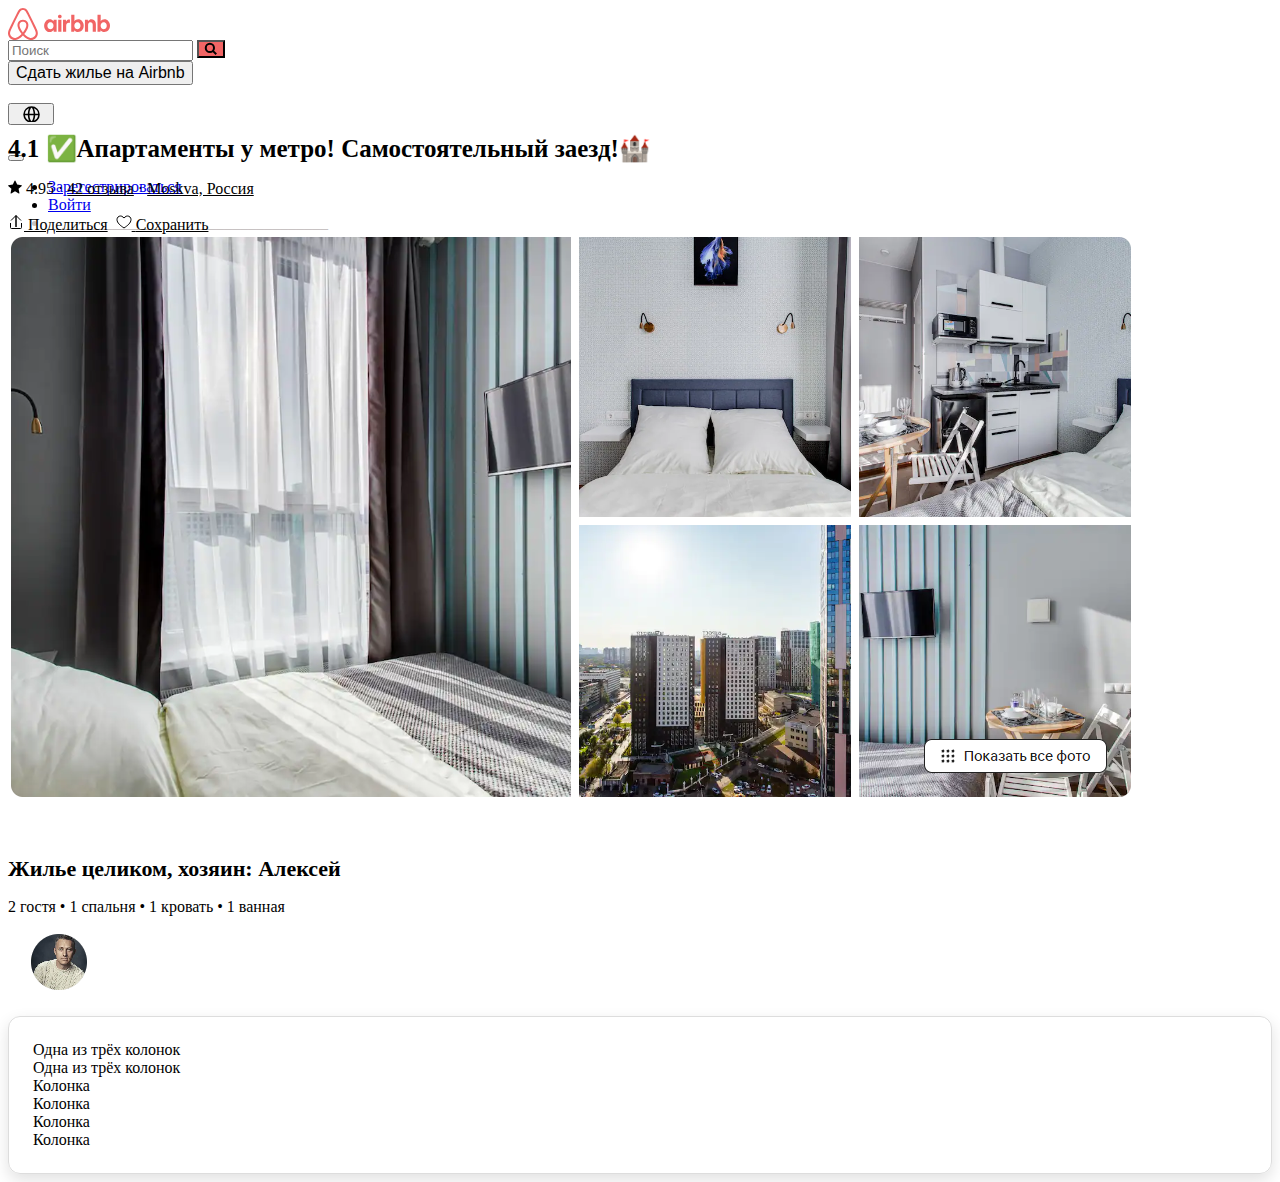
==== index.html @ ce032dce "Add files via upload" ====
<!doctype html>
<html lang="ru">
<head>
    <meta charset="utf-8">
    <meta name="viewport" content="width=device-width, initial-scale=1">
    <title>Airbnb</title>
    <link href="https://cdn.jsdelivr.net/npm/bootstrap@5.3.0-alpha1/dist/css/bootstrap.min.css" rel="stylesheet" integrity="sha384-GLhlTQ8iRABdZLl6O3oVMWSktQOp6b7In1Zl3/Jr59b6EGGoI1aFkw7cmDA6j6gD" crossorigin="anonymous">
    <link rel="stylesheet" href="style.css">
</head>
<body>
<div>
<header style="height: 85px">
<nav class="navbar bg-body-tertiary" style="height: 80px ">
    <div class="container" ><a href="https://themes.getbootstrap.com" class="navbar-brand"><svg width="102" height="32" style="display:block; color:#f16565 "><path d="M29.3864 22.7101C29.2429 22.3073 29.0752 21.9176 28.9157 21.5565C28.6701 21.0011 28.4129 20.4446 28.1641 19.9067L28.1444 19.864C25.9255 15.0589 23.5439 10.1881 21.0659 5.38701L20.9607 5.18316C20.7079 4.69289 20.4466 4.18596 20.1784 3.68786C19.8604 3.0575 19.4745 2.4636 19.0276 1.91668C18.5245 1.31651 17.8956 0.833822 17.1853 0.502654C16.475 0.171486 15.7005 -9.83959e-05 14.9165 4.23317e-08C14.1325 9.84805e-05 13.3581 0.171877 12.6478 0.503224C11.9376 0.834571 11.3088 1.31742 10.8059 1.91771C10.3595 2.46476 9.97383 3.05853 9.65572 3.68858C9.38521 4.19115 9.12145 4.70278 8.8664 5.19757L8.76872 5.38696C6.29061 10.1884 3.90903 15.0592 1.69015 19.8639L1.65782 19.9338C1.41334 20.463 1.16057 21.0102 0.919073 21.5563C0.75949 21.9171 0.592009 22.3065 0.448355 22.7103C0.0369063 23.8104 -0.094204 24.9953 0.0668098 26.1585C0.237562 27.334 0.713008 28.4447 1.44606 29.3804C2.17911 30.3161 3.14434 31.0444 4.24614 31.4932C5.07835 31.8299 5.96818 32.002 6.86616 32C7.14824 31.9999 7.43008 31.9835 7.71027 31.9509C8.846 31.8062 9.94136 31.4366 10.9321 30.8639C12.2317 30.1338 13.5152 29.0638 14.9173 27.5348C16.3194 29.0638 17.6029 30.1338 18.9025 30.8639C19.8932 31.4367 20.9886 31.8062 22.1243 31.9509C22.4045 31.9835 22.6864 31.9999 22.9685 32C23.8664 32.002 24.7561 31.8299 25.5883 31.4932C26.6901 31.0444 27.6554 30.3161 28.3885 29.3804C29.1216 28.4447 29.5971 27.3341 29.7679 26.1585C29.9287 24.9952 29.7976 23.8103 29.3864 22.7101ZM14.9173 24.377C13.1816 22.1769 12.0678 20.1338 11.677 18.421C11.5169 17.7792 11.4791 17.1131 11.5656 16.4573C11.6339 15.9766 11.8105 15.5176 12.0821 15.1148C12.4163 14.6814 12.8458 14.3304 13.3374 14.0889C13.829 13.8475 14.3696 13.7219 14.9175 13.7219C15.4655 13.722 16.006 13.8476 16.4976 14.0892C16.9892 14.3307 17.4186 14.6817 17.7528 15.1151C18.0244 15.5181 18.201 15.9771 18.2693 16.4579C18.3556 17.114 18.3177 17.7803 18.1573 18.4223C17.7661 20.1349 16.6526 22.1774 14.9173 24.377ZM27.7406 25.8689C27.6212 26.6908 27.2887 27.4674 26.7762 28.1216C26.2636 28.7759 25.5887 29.2852 24.8183 29.599C24.0393 29.9111 23.1939 30.0217 22.3607 29.9205C21.4946 29.8089 20.6599 29.5239 19.9069 29.0824C18.7501 28.4325 17.5791 27.4348 16.2614 25.9712C18.3591 23.3846 19.669 21.0005 20.154 18.877C20.3723 17.984 20.4196 17.0579 20.2935 16.1475C20.1791 15.3632 19.8879 14.615 19.4419 13.9593C18.9194 13.2519 18.2378 12.6768 17.452 12.2805C16.6661 11.8842 15.798 11.6777 14.9175 11.6777C14.0371 11.6777 13.1689 11.8841 12.383 12.2803C11.5971 12.6765 10.9155 13.2515 10.393 13.9589C9.94707 14.6144 9.65591 15.3624 9.5414 16.1465C9.41524 17.0566 9.4623 17.9822 9.68011 18.8749C10.1648 20.9993 11.4748 23.384 13.5732 25.9714C12.2555 27.4348 11.0845 28.4325 9.92769 29.0825C9.17468 29.5239 8.34007 29.809 7.47395 29.9205C6.64065 30.0217 5.79525 29.9111 5.0162 29.599C4.24581 29.2852 3.57092 28.7759 3.05838 28.1217C2.54585 27.4674 2.21345 26.6908 2.09411 25.8689C1.97932 25.0334 2.07701 24.1825 2.37818 23.3946C2.49266 23.0728 2.62663 22.757 2.7926 22.3818C3.0274 21.851 3.27657 21.3115 3.51759 20.7898L3.54996 20.7197C5.75643 15.9419 8.12481 11.0982 10.5894 6.32294L10.6875 6.13283C10.9384 5.64601 11.1979 5.14267 11.4597 4.6563C11.7101 4.15501 12.0132 3.68171 12.3639 3.2444C12.6746 2.86903 13.0646 2.56681 13.5059 2.35934C13.9473 2.15186 14.4291 2.04426 14.9169 2.04422C15.4047 2.04418 15.8866 2.15171 16.3279 2.35911C16.7693 2.56651 17.1593 2.86867 17.4701 3.24399C17.821 3.68097 18.1242 4.15411 18.3744 4.65538C18.6338 5.13742 18.891 5.63623 19.1398 6.11858L19.2452 6.32315C21.7097 11.0979 24.078 15.9415 26.2847 20.7201L26.3046 20.7631C26.5498 21.2936 26.8033 21.8419 27.042 22.382C27.2082 22.7577 27.3424 23.0738 27.4566 23.3944C27.7576 24.1824 27.8553 25.0333 27.7406 25.8689Z" fill="currentcolor"></path><path d="M41.6847 24.1196C40.8856 24.1196 40.1505 23.9594 39.4792 23.6391C38.808 23.3188 38.2327 22.8703 37.7212 22.2937C37.2098 21.7172 36.8263 21.0445 36.5386 20.3078C36.2509 19.539 36.123 18.7062 36.123 17.8093C36.123 16.9124 36.2829 16.0475 36.5705 15.2787C36.8582 14.51 37.2737 13.8373 37.7852 13.2287C38.2966 12.6521 38.9039 12.1716 39.6071 11.8513C40.3103 11.531 41.0455 11.3708 41.8765 11.3708C42.6756 11.3708 43.3788 11.531 44.0181 11.8833C44.6574 12.2037 45.1688 12.6841 45.5843 13.2927L45.6802 11.7232H48.6209V23.7992H45.6802L45.5843 22.0375C45.1688 22.6781 44.6254 23.1906 43.9222 23.575C43.2829 23.9274 42.5158 24.1196 41.6847 24.1196ZM42.4519 21.2367C43.0272 21.2367 43.5386 21.0765 44.0181 20.7882C44.4656 20.4679 44.8172 20.0515 45.1049 19.539C45.3606 19.0265 45.4884 18.4179 45.4884 17.7452C45.4884 17.0725 45.3606 16.4639 45.1049 15.9514C44.8492 15.4389 44.4656 15.0225 44.0181 14.7022C43.5706 14.3818 43.0272 14.2537 42.4519 14.2537C41.8765 14.2537 41.3651 14.4139 40.8856 14.7022C40.4382 15.0225 40.0866 15.4389 39.7989 15.9514C39.5432 16.4639 39.4153 17.0725 39.4153 17.7452C39.4153 18.4179 39.5432 19.0265 39.7989 19.539C40.0546 20.0515 40.4382 20.4679 40.8856 20.7882C41.3651 21.0765 41.8765 21.2367 42.4519 21.2367ZM53.6392 8.4559C53.6392 8.80825 53.5753 9.12858 53.4154 9.38483C53.2556 9.64109 53.0319 9.86531 52.7442 10.0255C52.4565 10.1856 52.1369 10.2497 51.8173 10.2497C51.4976 10.2497 51.178 10.1856 50.8903 10.0255C50.6026 9.86531 50.3789 9.64109 50.2191 9.38483C50.0592 9.09654 49.9953 8.80825 49.9953 8.4559C49.9953 8.10355 50.0592 7.78323 50.2191 7.52697C50.3789 7.23868 50.6026 7.04649 50.8903 6.88633C51.178 6.72617 51.4976 6.66211 51.8173 6.66211C52.1369 6.66211 52.4565 6.72617 52.7442 6.88633C53.0319 7.04649 53.2556 7.27072 53.4154 7.52697C53.5433 7.78323 53.6392 8.07152 53.6392 8.4559ZM50.2191 23.7672V11.6911H53.4154V23.7672H50.2191V23.7672ZM61.9498 14.8623V14.8943C61.79 14.8303 61.5982 14.7982 61.4383 14.7662C61.2466 14.7342 61.0867 14.7342 60.895 14.7342C60 14.7342 59.3287 14.9904 58.8812 15.535C58.4018 16.0795 58.178 16.8483 58.178 17.8413V23.7672H54.9817V11.6911H57.9223L58.0182 13.517C58.3379 12.8763 58.7214 12.3958 59.2648 12.0435C59.7762 11.6911 60.3835 11.531 61.0867 11.531C61.3105 11.531 61.5342 11.563 61.726 11.595C61.8219 11.6271 61.8858 11.6271 61.9498 11.6591V14.8623ZM63.2283 23.7672V6.72617H66.4247V13.2287C66.8722 12.6521 67.3836 12.2036 68.0229 11.8513C68.6622 11.531 69.3654 11.3388 70.1645 11.3388C70.9635 11.3388 71.6987 11.4989 72.3699 11.8193C73.0412 12.1396 73.6165 12.588 74.128 13.1646C74.6394 13.7412 75.0229 14.4139 75.3106 15.1506C75.5983 15.9194 75.7261 16.7522 75.7261 17.6491C75.7261 18.546 75.5663 19.4109 75.2787 20.1796C74.991 20.9484 74.5755 21.6211 74.064 22.2297C73.5526 22.8063 72.9453 23.2867 72.2421 23.6071C71.5389 23.9274 70.8037 24.0875 69.9727 24.0875C69.1736 24.0875 68.4704 23.9274 67.8311 23.575C67.1918 23.2547 66.6804 22.7742 66.2649 22.1656L66.169 23.7352L63.2283 23.7672ZM69.3973 21.2367C69.9727 21.2367 70.4841 21.0765 70.9635 20.7882C71.411 20.4679 71.7626 20.0515 72.0503 19.539C72.306 19.0265 72.4339 18.4179 72.4339 17.7452C72.4339 17.0725 72.306 16.4639 72.0503 15.9514C71.7626 15.4389 71.411 15.0225 70.9635 14.7022C70.5161 14.3818 69.9727 14.2537 69.3973 14.2537C68.822 14.2537 68.3106 14.4139 67.8311 14.7022C67.3836 15.0225 67.032 15.4389 66.7443 15.9514C66.4886 16.4639 66.3608 17.0725 66.3608 17.7452C66.3608 18.4179 66.4886 19.0265 66.7443 19.539C67 20.0515 67.3836 20.4679 67.8311 20.7882C68.3106 21.0765 68.822 21.2367 69.3973 21.2367ZM76.9408 23.7672V11.6911H79.8814L79.9773 13.2607C80.3289 12.6841 80.8084 12.2357 81.4157 11.8833C82.023 11.531 82.7262 11.3708 83.5253 11.3708C84.4203 11.3708 85.1874 11.595 85.8267 12.0115C86.4979 12.4279 87.0094 13.0365 87.361 13.8053C87.7126 14.574 87.9043 15.5029 87.9043 16.56V23.7992H84.708V16.9764C84.708 16.1436 84.5162 15.4709 84.1326 14.9904C83.7491 14.51 83.2376 14.2537 82.5664 14.2537C82.0869 14.2537 81.6714 14.3498 81.2878 14.574C80.9362 14.7982 80.6486 15.0865 80.4248 15.503C80.2011 15.8873 80.1052 16.3678 80.1052 16.8483V23.7672H76.9408V23.7672ZM89.5025 23.7672V6.72617H92.6989V13.2287C93.1464 12.6521 93.6578 12.2036 94.2971 11.8513C94.9364 11.531 95.6396 11.3388 96.4387 11.3388C97.2378 11.3388 97.9729 11.4989 98.6442 11.8193C99.3154 12.1396 99.8907 12.588 100.402 13.1646C100.914 13.7412 101.297 14.4139 101.585 15.1506C101.873 15.9194 102 16.7522 102 17.6491C102 18.546 101.841 19.4109 101.553 20.1796C101.265 20.9484 100.85 21.6211 100.338 22.2297C99.8268 22.8063 99.2195 23.2867 98.5163 23.6071C97.8131 23.9274 97.0779 24.0875 96.2469 24.0875C95.4478 24.0875 94.7446 23.9274 94.1053 23.575C93.466 23.2547 92.9546 22.7742 92.5391 22.1656L92.4432 23.7352L89.5025 23.7672ZM95.7035 21.2367C96.2788 21.2367 96.7903 21.0765 97.2697 20.7882C97.7172 20.4679 98.0688 20.0515 98.3565 19.539C98.6122 19.0265 98.7401 18.4179 98.7401 17.7452C98.7401 17.0725 98.6122 16.4639 98.3565 15.9514C98.1008 15.4389 97.7172 15.0225 97.2697 14.7022C96.8222 14.3818 96.2788 14.2537 95.7035 14.2537C95.1281 14.2537 94.6167 14.4139 94.1373 14.7022C93.6898 15.0225 93.3382 15.4389 93.0505 15.9514C92.7628 16.4639 92.6669 17.0725 92.6669 17.7452C92.6669 18.4179 92.7948 19.0265 93.0505 19.539C93.3062 20.0515 93.6898 20.4679 94.1373 20.7882C94.6167 21.0765 95.0962 21.2367 95.7035 21.2367Z" fill="#f16565"></path></svg></a>
        <form class="d-flex rounded-pill" role="search">
            <input class="form-control me-2" type="search" placeholder="Поиск" aria-label="Поиск">
            <button style="background-color: #f16565" class="btn btn-light navbar-toggler" type="button" data-toggle="collapse" data-target="#globalNavbar" aria-controls="globalNavbar" aria-expanded="false" aria-label="Toggle navigation"><svg viewBox="0 0 32 32" xmlns="http://www.w3.org/2000/svg" style="display: block; fill: none; height: 12px; width: 12px; stroke: currentcolor; stroke-width: 5.33333px; overflow: visible;" aria-hidden="true"  focusable="false"><g fill="none"><path d="m13 24c6.0751322 0 11-4.9248678 11-11 0-6.07513225-4.9248678-11-11-11-6.07513225 0-11 4.92486775-11 11 0 6.0751322 4.92486775 11 11 11zm8-3 9 9"></path></g></svg></button>
<!--            <button style="background-color: #f16565" type="submit"><svg viewBox="0 0 32 32" xmlns="http://www.w3.org/2000/svg" style="display: block; fill: none; height: 12px; width: 12px; stroke: currentcolor; stroke-width: 5.33333px; overflow: visible;" aria-hidden="true"  focusable="false"><g fill="none"><path d="m13 24c6.0751322 0 11-4.9248678 11-11 0-6.07513225-4.9248678-11-11-11-6.07513225 0-11 4.92486775-11 11 0 6.0751322 4.92486775 11 11 11zm8-3 9 9"></path></g></svg></button>-->
        </form>
        <div class="d-flex ml-auto">
            <button class="btn rounded-pill btn-light" type="button" style="font-size: 16px; font-weight: 500 ">Сдать жилье на&nbsp;Airbnb</button>
            <div> &nbsp;&nbsp;&nbsp;&nbsp;&nbsp;</div>
            <button class="btn rounded-pill btn-light" type="button" data-toggle="collapse" data-target="#globalNavbar" aria-controls="globalNavbar" aria-expanded="false" aria-label="Toggle navigation"><svg viewBox="0 0 15 15" xmlns="http://www.w3.org/2000/svg" aria-hidden="true" style="display: block; height: 16px; width: 30px; fill: currentcolor;"><path d="m8.002.25a7.77 7.77 0 0 1 7.748 7.776 7.75 7.75 0 0 1 -7.521 7.72l-.246.004a7.75 7.75 0 0 1 -7.73-7.513l-.003-.245a7.75 7.75 0 0 1 7.752-7.742zm1.949 8.5h-3.903c.155 2.897 1.176 5.343 1.886 5.493l.068.007c.68-.002 1.72-2.365 1.932-5.23zm4.255 0h-2.752c-.091 1.96-.53 3.783-1.188 5.076a6.257 6.257 0 0 0 3.905-4.829zm-9.661 0h-2.75a6.257 6.257 0 0 0 3.934 5.075c-.615-1.208-1.036-2.875-1.162-4.686l-.022-.39zm1.188-6.576-.115.046a6.257 6.257 0 0 0 -3.823 5.03h2.75c.085-1.83.471-3.54 1.059-4.81zm2.262-.424c-.702.002-1.784 2.512-1.947 5.5h3.904c-.156-2.903-1.178-5.343-1.892-5.494l-.065-.007zm2.28.432.023.05c.643 1.288 1.069 3.084 1.157 5.018h2.748a6.275 6.275 0 0 0 -3.929-5.068z"></path></svg></button>
<!--            <button type="button" aria-label="Выбрать язык и валюту"><svg viewBox="0 0 15 15" xmlns="http://www.w3.org/2000/svg" aria-hidden="true" style="display: block; height: 16px; width: 45px; fill: currentcolor;"><path d="m8.002.25a7.77 7.77 0 0 1 7.748 7.776 7.75 7.75 0 0 1 -7.521 7.72l-.246.004a7.75 7.75 0 0 1 -7.73-7.513l-.003-.245a7.75 7.75 0 0 1 7.752-7.742zm1.949 8.5h-3.903c.155 2.897 1.176 5.343 1.886 5.493l.068.007c.68-.002 1.72-2.365 1.932-5.23zm4.255 0h-2.752c-.091 1.96-.53 3.783-1.188 5.076a6.257 6.257 0 0 0 3.905-4.829zm-9.661 0h-2.75a6.257 6.257 0 0 0 3.934 5.075c-.615-1.208-1.036-2.875-1.162-4.686l-.022-.39zm1.188-6.576-.115.046a6.257 6.257 0 0 0 -3.823 5.03h2.75c.085-1.83.471-3.54 1.059-4.81zm2.262-.424c-.702.002-1.784 2.512-1.947 5.5h3.904c-.156-2.903-1.178-5.343-1.892-5.494l-.065-.007zm2.28.432.023.05c.643 1.288 1.069 3.084 1.157 5.018h2.748a6.275 6.275 0 0 0 -3.929-5.068z"></path></svg></button>-->
<!--            <div class="navbar-toggler"><button type="button" class="navbar-toggler" aria-expanded="false" style= "height: 20px; width: 20px;" aria-label="Выбрать язык и валюту"><div class="l1hgmivi dir dir-ltr"><div class="_z5mecy" aria-hidden="true"><svg viewBox="0 0 16 16" xmlns="http://www.w3.org/2000/svg" style="display: block; height: 20px; width: 20px; fill: currentcolor;" aria-hidden="true" role="presentation" focusable="false"><path d="m8.002.25a7.77 7.77 0 0 1 7.748 7.776 7.75 7.75 0 0 1 -7.521 7.72l-.246.004a7.75 7.75 0 0 1 -7.73-7.513l-.003-.245a7.75 7.75 0 0 1 7.752-7.742zm1.949 8.5h-3.903c.155 2.897 1.176 5.343 1.886 5.493l.068.007c.68-.002 1.72-2.365 1.932-5.23zm4.255 0h-2.752c-.091 1.96-.53 3.783-1.188 5.076a6.257 6.257 0 0 0 3.905-4.829zm-9.661 0h-2.75a6.257 6.257 0 0 0 3.934 5.075c-.615-1.208-1.036-2.875-1.162-4.686l-.022-.39zm1.188-6.576-.115.046a6.257 6.257 0 0 0 -3.823 5.03h2.75c.085-1.83.471-3.54 1.059-4.81zm2.262-.424c-.702.002-1.784 2.512-1.947 5.5h3.904c-.156-2.903-1.178-5.343-1.892-5.494l-.065-.007zm2.28.432.023.05c.643 1.288 1.069 3.084 1.157 5.018h2.748a6.275 6.275 0 0 0 -3.929-5.068z"></path></svg></div></div></button></div>-->
            <div> &nbsp;&nbsp;&nbsp;&nbsp;&nbsp;</div>
<!--            <button class="navbar-toggler" type="button" data-toggle="collapse" data-target="#globalNavbar" aria-controls="globalNavbar" aria-expanded="false" aria-label="Toggle navigation"><span class="navbar-toggler-icon"></span></button>-->
            <div class="dropdown">
                <button class="btn dropdown-toggle rounded-pill btn-light border-secondary" type="button" id="dropdownMenuButton1" data-bs-toggle="dropdown" aria-expanded="false">
                    <span class="navbar-toggler-icon"></span>
                </button>
                <ul class="dropdown-menu" aria-labelledby="dropdownMenuButton1">
                    <li><a class="dropdown-item" href="#">Зарегестрироваться</a></li>
                    <li><a class="dropdown-item" href="#">Войти</a></li>
                    <li class="noselect" style="color: #c7c2c2; -webkit-touch-callout: none; /* iOS Safari */
    -webkit-user-select: none; /* Safari */
     -khtml-user-select: none; /* Konqueror HTML */
       -moz-user-select: none; /* Old versions of Firefox */
        -ms-user-select: none; /* Internet Explorer/Edge */
            user-select: none;">___________________________________</li>
                    <li><p class="noselect" style="-webkit-touch-callout: none; /* iOS Safari */
    -webkit-user-select: none; /* Safari */
     -khtml-user-select: none; /* Konqueror HTML */
       -moz-user-select: none; /* Old versions of Firefox */
        -ms-user-select: none; /* Internet Explorer/Edge */
            user-select: none; "></p></li>
                    <li><a class="dropdown-item" href="#">Сдать жилье на&nbsp;Airbnb</a></li>
                    <li><a class="dropdown-item" href="#">Организуйте Впечатление</a></li>
                    <li><a class="dropdown-item" href="#">Помощь</a></li>
                </ul>
            </div>
        </div>
    </div>
</nav>
</header>
    <div style="padding-top: 24px"></div>

    <div class="container">
        <div class="row row-cols-1">
            <div class="col"><h1 style="font-size: 25px">4.1 ✅Апартаменты у метро! Самостоятельный заезд!🏰</h1></div>
        </div>
    </div>
    <div class="container">
        <div class="row row-cols-4">
            <div class="col"><p><svg viewBox="0 0 32 32" xmlns="http://www.w3.org/2000/svg" aria-hidden="true" focusable="false" style=" height: 14px; width: 14px; fill: currentcolor;"><path d="M15.094 1.579l-4.124 8.885-9.86 1.27a1 1 0 0 0-.542 1.736l7.293 6.565-1.965 9.852a1 1 0 0 0 1.483 1.061L16 25.951l8.625 4.997a1 1 0 0 0 1.482-1.06l-1.965-9.853 7.293-6.565a1 1 0 0 0-.541-1.735l-9.86-1.271-4.127-8.885a1 1 0 0 0-1.814 0z" fill-rule="evenodd"></path></svg>&nbsp;<span aria-hidden="true">4.95 ·</span>&nbsp;<u >42 отзыва</u> ·&nbsp;<u><span aria-hidden="false">Moskva, Россия</span></u></p></div>
            <div class="col-5"></div>
            <div class="col"><u class="rounded-pill"><span><svg viewBox="0 0 32 32" xmlns="http://www.w3.org/2000/svg" style="height: 16px; width: 16px; stroke: currentcolor; stroke-width: 2; overflow: visible;"><g fill="none"><path d="M27 18v9a2 2 0 0 1-2 2H7a2 2 0 0 1-2-2v-9"></path><path d="M16 3v23V3z"></path><path d="M6 13l9.293-9.293a1 1 0 0 1 1.414 0L26 13"></path></g></svg>&nbsp;</span>Поделиться</u>&nbsp;&nbsp;<u><span class="_14tkmhr"><svg viewBox="0 0 32 32" xmlns="http://www.w3.org/2000/svg" aria-hidden="true" focusable="false" style=" fill: none; height: 16px; width: 16px; stroke: currentcolor; stroke-width: 2; overflow: visible;"><path d="m16 28c7-4.733 14-10 14-17 0-1.792-.683-3.583-2.05-4.95-1.367-1.366-3.158-2.05-4.95-2.05-1.791 0-3.583.684-4.949 2.05l-2.051 2.051-2.05-2.051c-1.367-1.366-3.158-2.05-4.95-2.05-1.791 0-3.583.684-4.949 2.05-1.367 1.367-2.051 3.158-2.051 4.95 0 7 7 12.267 14 17z"></path></svg>&nbsp;</span>Сохранить</u></div>
        </div>
    </div>
    <div class="container">
        <div class="row row-cols-1">
            <div class="col"><img src="img/1.png"></div>
        </div>

        <div style="padding-top: 40px"></div>

        <div class="container">
            <div class="row">
                <div class="col-sm-5">
                    <div class="col-2"></div>
                    <h1 style="font-size: 22px; display: block">Жилье целиком, хозяин: Алексей</h1>
                    <p>2 гостя • 1 спальня • 1 кровать • 1 ванная</p>
                </div>

                <div class="col-1">&nbsp;&nbsp;&nbsp;&nbsp;
                    <img src="img/2.png">
                </div>
                &nbsp;&nbsp;&nbsp;&nbsp;&nbsp;&nbsp;&nbsp;&nbsp;&nbsp;&nbsp;&nbsp;&nbsp;
                <div class="col-4">
                    <div style="border: 1px solid rgb(221, 221, 221); border-radius: 12px; padding: 24px; box-shadow: rgba(0, 0, 0, 0.12) 0px 6px 16px;">
                        <div class="container">
                            <div class="row">
                                <div class="col-sm">
                                    Одна из трёх колонок
                                </div>
                                <div class="col-sm">
                                    Одна из трёх колонок
                                </div>
                            </div>
                        </div>
                        <div class="container">
                        <div class="row row-cols-4">
                            <div class="col">Колонка</div>
                            <div class="col">Колонка</div>
                            <div class="col-6">Колонка</div>
                            <div class="col">Колонка</div>
                        </div>
                    </div></div>
                </div>
            </div>
        </div>

<script src="https://cdn.jsdelivr.net/npm/bootstrap@5.2.1/dist/js/bootstrap.bundle.min.js" integrity="sha384-u1OknCvxWvY5kfmNBILK2hRnQC3Pr17a+RTT6rIHI7NnikvbZlHgTPOOmMi466C8" crossorigin="anonymous"></script>

</body>
</html>
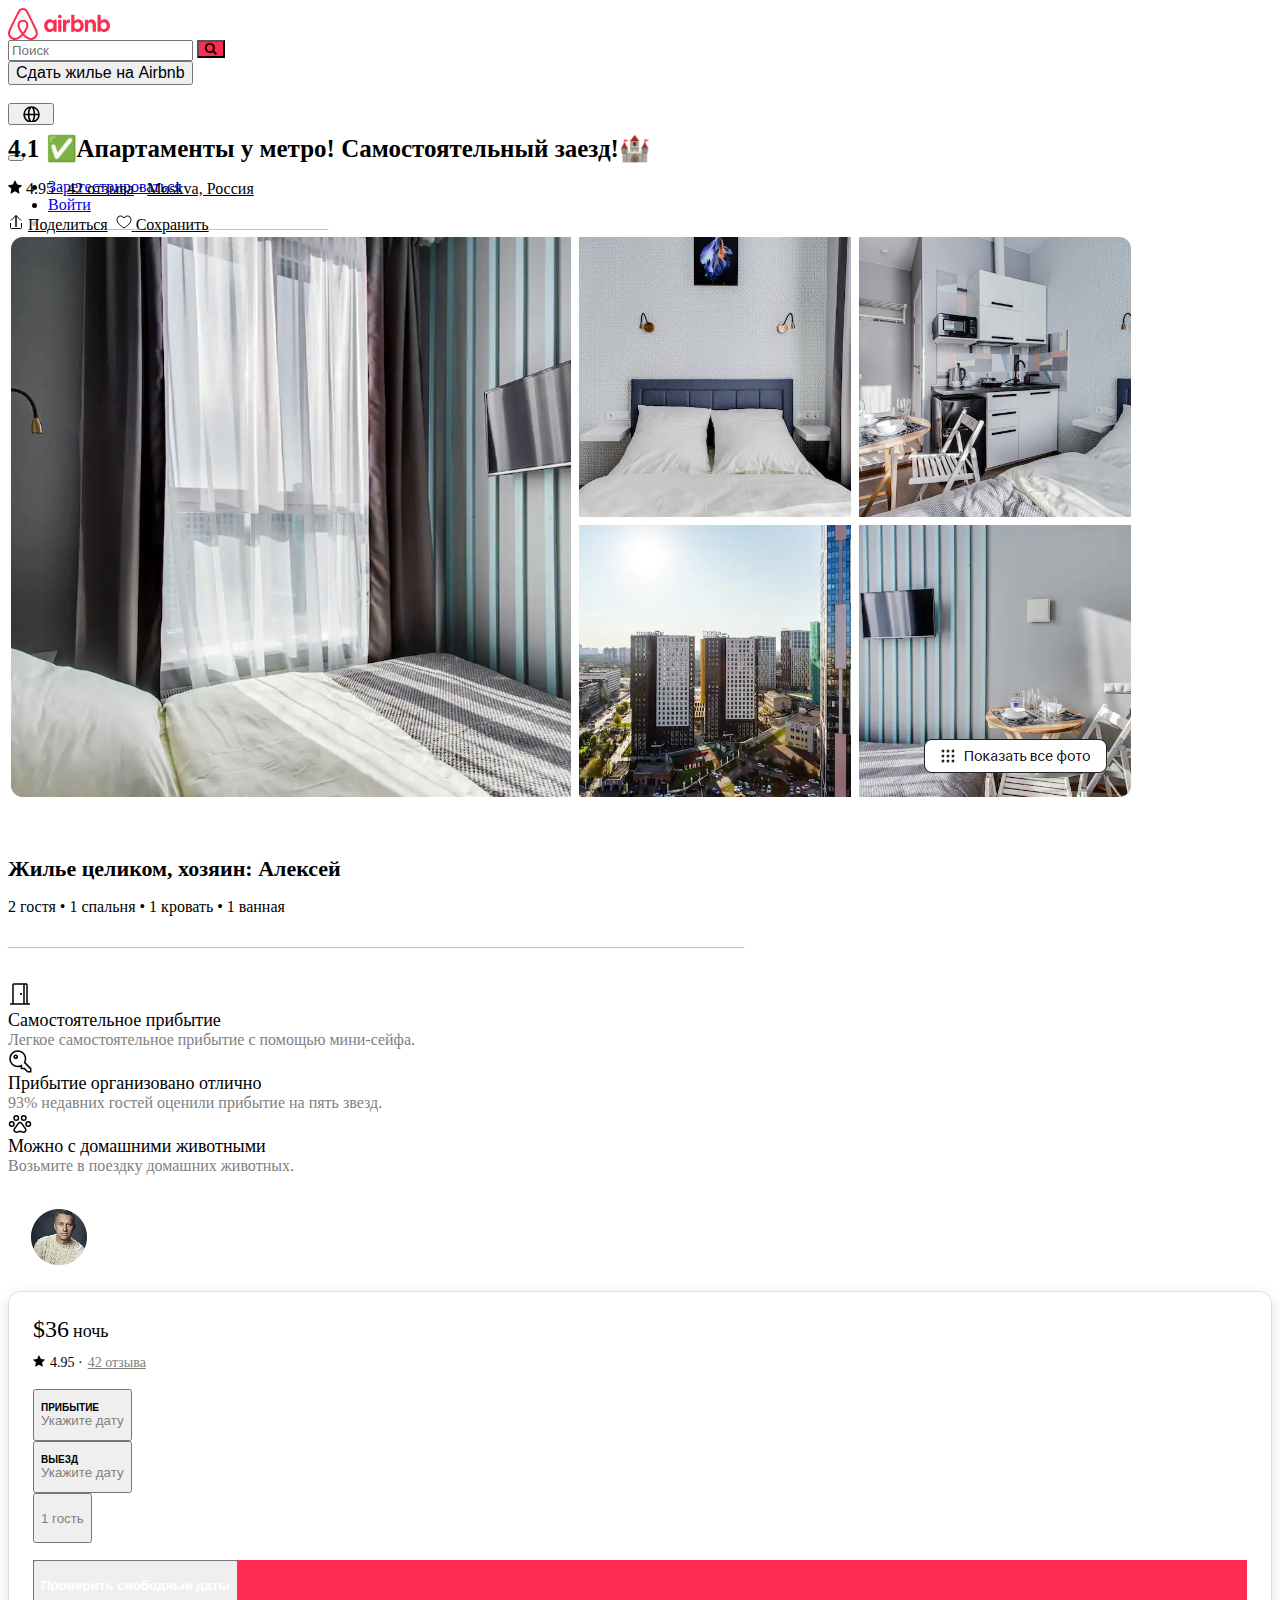
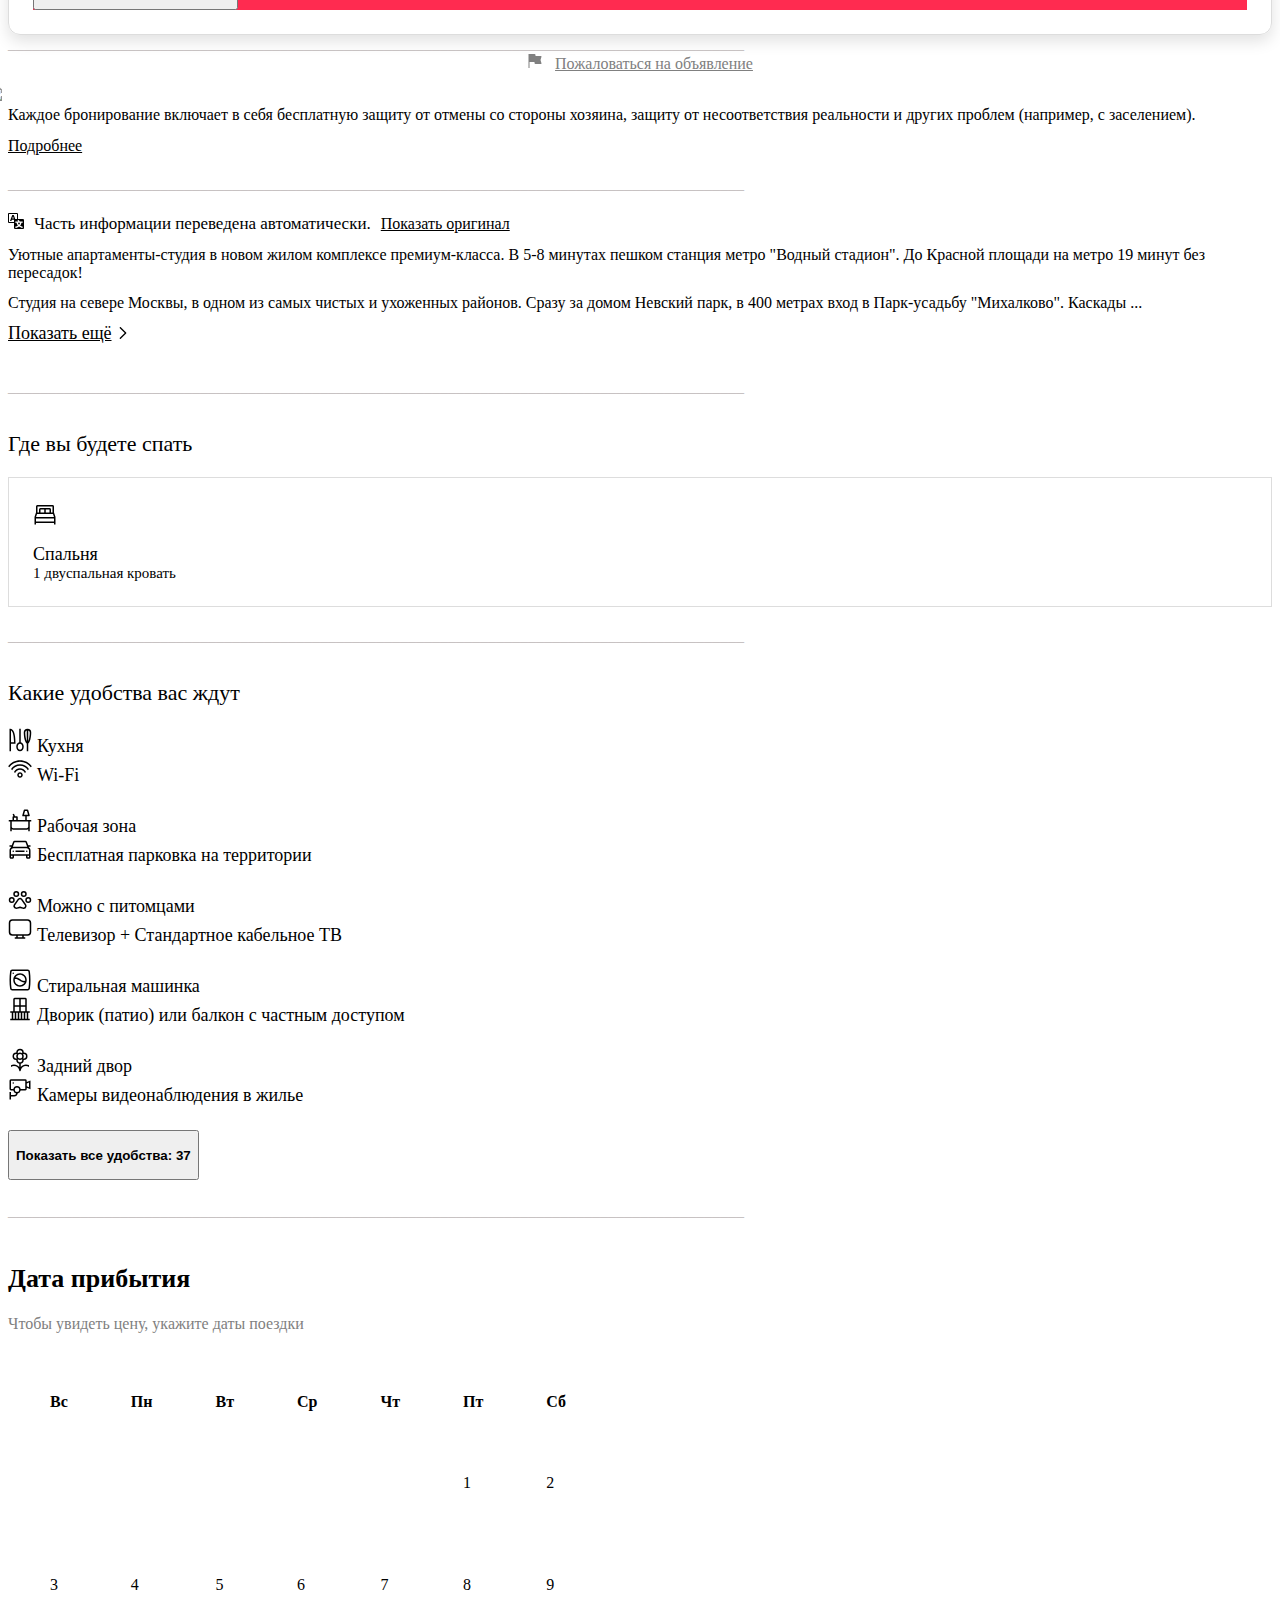
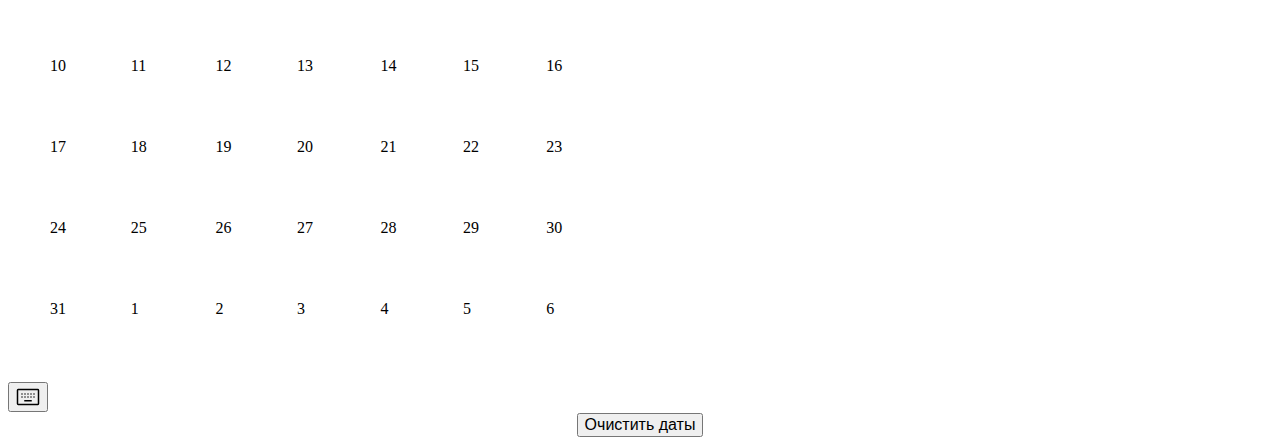
==== commit 6b87c1a6: "Add files via upload" ====
--- a/index.html
+++ b/index.html
@@ -3,7 +3,7 @@
 <head>
     <meta charset="utf-8">
     <meta name="viewport" content="width=device-width, initial-scale=1">
-    <title>Airbnb</title>
+    <title>4.1 ✅Апартаменты у метро! Самостоятельный заезд!🏰 Moskva, Россия</title>
     <link href="https://cdn.jsdelivr.net/npm/bootstrap@5.3.0-alpha1/dist/css/bootstrap.min.css" rel="stylesheet" integrity="sha384-GLhlTQ8iRABdZLl6O3oVMWSktQOp6b7In1Zl3/Jr59b6EGGoI1aFkw7cmDA6j6gD" crossorigin="anonymous">
     <link rel="stylesheet" href="style.css">
 </head>
@@ -11,10 +11,10 @@
 <div>
 <header style="height: 85px">
 <nav class="navbar bg-body-tertiary" style="height: 80px ">
-    <div class="container" ><a href="https://themes.getbootstrap.com" class="navbar-brand"><svg width="102" height="32" style="display:block; color:#f16565 "><path d="M29.3864 22.7101C29.2429 22.3073 29.0752 21.9176 28.9157 21.5565C28.6701 21.0011 28.4129 20.4446 28.1641 19.9067L28.1444 19.864C25.9255 15.0589 23.5439 10.1881 21.0659 5.38701L20.9607 5.18316C20.7079 4.69289 20.4466 4.18596 20.1784 3.68786C19.8604 3.0575 19.4745 2.4636 19.0276 1.91668C18.5245 1.31651 17.8956 0.833822 17.1853 0.502654C16.475 0.171486 15.7005 -9.83959e-05 14.9165 4.23317e-08C14.1325 9.84805e-05 13.3581 0.171877 12.6478 0.503224C11.9376 0.834571 11.3088 1.31742 10.8059 1.91771C10.3595 2.46476 9.97383 3.05853 9.65572 3.68858C9.38521 4.19115 9.12145 4.70278 8.8664 5.19757L8.76872 5.38696C6.29061 10.1884 3.90903 15.0592 1.69015 19.8639L1.65782 19.9338C1.41334 20.463 1.16057 21.0102 0.919073 21.5563C0.75949 21.9171 0.592009 22.3065 0.448355 22.7103C0.0369063 23.8104 -0.094204 24.9953 0.0668098 26.1585C0.237562 27.334 0.713008 28.4447 1.44606 29.3804C2.17911 30.3161 3.14434 31.0444 4.24614 31.4932C5.07835 31.8299 5.96818 32.002 6.86616 32C7.14824 31.9999 7.43008 31.9835 7.71027 31.9509C8.846 31.8062 9.94136 31.4366 10.9321 30.8639C12.2317 30.1338 13.5152 29.0638 14.9173 27.5348C16.3194 29.0638 17.6029 30.1338 18.9025 30.8639C19.8932 31.4367 20.9886 31.8062 22.1243 31.9509C22.4045 31.9835 22.6864 31.9999 22.9685 32C23.8664 32.002 24.7561 31.8299 25.5883 31.4932C26.6901 31.0444 27.6554 30.3161 28.3885 29.3804C29.1216 28.4447 29.5971 27.3341 29.7679 26.1585C29.9287 24.9952 29.7976 23.8103 29.3864 22.7101ZM14.9173 24.377C13.1816 22.1769 12.0678 20.1338 11.677 18.421C11.5169 17.7792 11.4791 17.1131 11.5656 16.4573C11.6339 15.9766 11.8105 15.5176 12.0821 15.1148C12.4163 14.6814 12.8458 14.3304 13.3374 14.0889C13.829 13.8475 14.3696 13.7219 14.9175 13.7219C15.4655 13.722 16.006 13.8476 16.4976 14.0892C16.9892 14.3307 17.4186 14.6817 17.7528 15.1151C18.0244 15.5181 18.201 15.9771 18.2693 16.4579C18.3556 17.114 18.3177 17.7803 18.1573 18.4223C17.7661 20.1349 16.6526 22.1774 14.9173 24.377ZM27.7406 25.8689C27.6212 26.6908 27.2887 27.4674 26.7762 28.1216C26.2636 28.7759 25.5887 29.2852 24.8183 29.599C24.0393 29.9111 23.1939 30.0217 22.3607 29.9205C21.4946 29.8089 20.6599 29.5239 19.9069 29.0824C18.7501 28.4325 17.5791 27.4348 16.2614 25.9712C18.3591 23.3846 19.669 21.0005 20.154 18.877C20.3723 17.984 20.4196 17.0579 20.2935 16.1475C20.1791 15.3632 19.8879 14.615 19.4419 13.9593C18.9194 13.2519 18.2378 12.6768 17.452 12.2805C16.6661 11.8842 15.798 11.6777 14.9175 11.6777C14.0371 11.6777 13.1689 11.8841 12.383 12.2803C11.5971 12.6765 10.9155 13.2515 10.393 13.9589C9.94707 14.6144 9.65591 15.3624 9.5414 16.1465C9.41524 17.0566 9.4623 17.9822 9.68011 18.8749C10.1648 20.9993 11.4748 23.384 13.5732 25.9714C12.2555 27.4348 11.0845 28.4325 9.92769 29.0825C9.17468 29.5239 8.34007 29.809 7.47395 29.9205C6.64065 30.0217 5.79525 29.9111 5.0162 29.599C4.24581 29.2852 3.57092 28.7759 3.05838 28.1217C2.54585 27.4674 2.21345 26.6908 2.09411 25.8689C1.97932 25.0334 2.07701 24.1825 2.37818 23.3946C2.49266 23.0728 2.62663 22.757 2.7926 22.3818C3.0274 21.851 3.27657 21.3115 3.51759 20.7898L3.54996 20.7197C5.75643 15.9419 8.12481 11.0982 10.5894 6.32294L10.6875 6.13283C10.9384 5.64601 11.1979 5.14267 11.4597 4.6563C11.7101 4.15501 12.0132 3.68171 12.3639 3.2444C12.6746 2.86903 13.0646 2.56681 13.5059 2.35934C13.9473 2.15186 14.4291 2.04426 14.9169 2.04422C15.4047 2.04418 15.8866 2.15171 16.3279 2.35911C16.7693 2.56651 17.1593 2.86867 17.4701 3.24399C17.821 3.68097 18.1242 4.15411 18.3744 4.65538C18.6338 5.13742 18.891 5.63623 19.1398 6.11858L19.2452 6.32315C21.7097 11.0979 24.078 15.9415 26.2847 20.7201L26.3046 20.7631C26.5498 21.2936 26.8033 21.8419 27.042 22.382C27.2082 22.7577 27.3424 23.0738 27.4566 23.3944C27.7576 24.1824 27.8553 25.0333 27.7406 25.8689Z" fill="currentcolor"></path><path d="M41.6847 24.1196C40.8856 24.1196 40.1505 23.9594 39.4792 23.6391C38.808 23.3188 38.2327 22.8703 37.7212 22.2937C37.2098 21.7172 36.8263 21.0445 36.5386 20.3078C36.2509 19.539 36.123 18.7062 36.123 17.8093C36.123 16.9124 36.2829 16.0475 36.5705 15.2787C36.8582 14.51 37.2737 13.8373 37.7852 13.2287C38.2966 12.6521 38.9039 12.1716 39.6071 11.8513C40.3103 11.531 41.0455 11.3708 41.8765 11.3708C42.6756 11.3708 43.3788 11.531 44.0181 11.8833C44.6574 12.2037 45.1688 12.6841 45.5843 13.2927L45.6802 11.7232H48.6209V23.7992H45.6802L45.5843 22.0375C45.1688 22.6781 44.6254 23.1906 43.9222 23.575C43.2829 23.9274 42.5158 24.1196 41.6847 24.1196ZM42.4519 21.2367C43.0272 21.2367 43.5386 21.0765 44.0181 20.7882C44.4656 20.4679 44.8172 20.0515 45.1049 19.539C45.3606 19.0265 45.4884 18.4179 45.4884 17.7452C45.4884 17.0725 45.3606 16.4639 45.1049 15.9514C44.8492 15.4389 44.4656 15.0225 44.0181 14.7022C43.5706 14.3818 43.0272 14.2537 42.4519 14.2537C41.8765 14.2537 41.3651 14.4139 40.8856 14.7022C40.4382 15.0225 40.0866 15.4389 39.7989 15.9514C39.5432 16.4639 39.4153 17.0725 39.4153 17.7452C39.4153 18.4179 39.5432 19.0265 39.7989 19.539C40.0546 20.0515 40.4382 20.4679 40.8856 20.7882C41.3651 21.0765 41.8765 21.2367 42.4519 21.2367ZM53.6392 8.4559C53.6392 8.80825 53.5753 9.12858 53.4154 9.38483C53.2556 9.64109 53.0319 9.86531 52.7442 10.0255C52.4565 10.1856 52.1369 10.2497 51.8173 10.2497C51.4976 10.2497 51.178 10.1856 50.8903 10.0255C50.6026 9.86531 50.3789 9.64109 50.2191 9.38483C50.0592 9.09654 49.9953 8.80825 49.9953 8.4559C49.9953 8.10355 50.0592 7.78323 50.2191 7.52697C50.3789 7.23868 50.6026 7.04649 50.8903 6.88633C51.178 6.72617 51.4976 6.66211 51.8173 6.66211C52.1369 6.66211 52.4565 6.72617 52.7442 6.88633C53.0319 7.04649 53.2556 7.27072 53.4154 7.52697C53.5433 7.78323 53.6392 8.07152 53.6392 8.4559ZM50.2191 23.7672V11.6911H53.4154V23.7672H50.2191V23.7672ZM61.9498 14.8623V14.8943C61.79 14.8303 61.5982 14.7982 61.4383 14.7662C61.2466 14.7342 61.0867 14.7342 60.895 14.7342C60 14.7342 59.3287 14.9904 58.8812 15.535C58.4018 16.0795 58.178 16.8483 58.178 17.8413V23.7672H54.9817V11.6911H57.9223L58.0182 13.517C58.3379 12.8763 58.7214 12.3958 59.2648 12.0435C59.7762 11.6911 60.3835 11.531 61.0867 11.531C61.3105 11.531 61.5342 11.563 61.726 11.595C61.8219 11.6271 61.8858 11.6271 61.9498 11.6591V14.8623ZM63.2283 23.7672V6.72617H66.4247V13.2287C66.8722 12.6521 67.3836 12.2036 68.0229 11.8513C68.6622 11.531 69.3654 11.3388 70.1645 11.3388C70.9635 11.3388 71.6987 11.4989 72.3699 11.8193C73.0412 12.1396 73.6165 12.588 74.128 13.1646C74.6394 13.7412 75.0229 14.4139 75.3106 15.1506C75.5983 15.9194 75.7261 16.7522 75.7261 17.6491C75.7261 18.546 75.5663 19.4109 75.2787 20.1796C74.991 20.9484 74.5755 21.6211 74.064 22.2297C73.5526 22.8063 72.9453 23.2867 72.2421 23.6071C71.5389 23.9274 70.8037 24.0875 69.9727 24.0875C69.1736 24.0875 68.4704 23.9274 67.8311 23.575C67.1918 23.2547 66.6804 22.7742 66.2649 22.1656L66.169 23.7352L63.2283 23.7672ZM69.3973 21.2367C69.9727 21.2367 70.4841 21.0765 70.9635 20.7882C71.411 20.4679 71.7626 20.0515 72.0503 19.539C72.306 19.0265 72.4339 18.4179 72.4339 17.7452C72.4339 17.0725 72.306 16.4639 72.0503 15.9514C71.7626 15.4389 71.411 15.0225 70.9635 14.7022C70.5161 14.3818 69.9727 14.2537 69.3973 14.2537C68.822 14.2537 68.3106 14.4139 67.8311 14.7022C67.3836 15.0225 67.032 15.4389 66.7443 15.9514C66.4886 16.4639 66.3608 17.0725 66.3608 17.7452C66.3608 18.4179 66.4886 19.0265 66.7443 19.539C67 20.0515 67.3836 20.4679 67.8311 20.7882C68.3106 21.0765 68.822 21.2367 69.3973 21.2367ZM76.9408 23.7672V11.6911H79.8814L79.9773 13.2607C80.3289 12.6841 80.8084 12.2357 81.4157 11.8833C82.023 11.531 82.7262 11.3708 83.5253 11.3708C84.4203 11.3708 85.1874 11.595 85.8267 12.0115C86.4979 12.4279 87.0094 13.0365 87.361 13.8053C87.7126 14.574 87.9043 15.5029 87.9043 16.56V23.7992H84.708V16.9764C84.708 16.1436 84.5162 15.4709 84.1326 14.9904C83.7491 14.51 83.2376 14.2537 82.5664 14.2537C82.0869 14.2537 81.6714 14.3498 81.2878 14.574C80.9362 14.7982 80.6486 15.0865 80.4248 15.503C80.2011 15.8873 80.1052 16.3678 80.1052 16.8483V23.7672H76.9408V23.7672ZM89.5025 23.7672V6.72617H92.6989V13.2287C93.1464 12.6521 93.6578 12.2036 94.2971 11.8513C94.9364 11.531 95.6396 11.3388 96.4387 11.3388C97.2378 11.3388 97.9729 11.4989 98.6442 11.8193C99.3154 12.1396 99.8907 12.588 100.402 13.1646C100.914 13.7412 101.297 14.4139 101.585 15.1506C101.873 15.9194 102 16.7522 102 17.6491C102 18.546 101.841 19.4109 101.553 20.1796C101.265 20.9484 100.85 21.6211 100.338 22.2297C99.8268 22.8063 99.2195 23.2867 98.5163 23.6071C97.8131 23.9274 97.0779 24.0875 96.2469 24.0875C95.4478 24.0875 94.7446 23.9274 94.1053 23.575C93.466 23.2547 92.9546 22.7742 92.5391 22.1656L92.4432 23.7352L89.5025 23.7672ZM95.7035 21.2367C96.2788 21.2367 96.7903 21.0765 97.2697 20.7882C97.7172 20.4679 98.0688 20.0515 98.3565 19.539C98.6122 19.0265 98.7401 18.4179 98.7401 17.7452C98.7401 17.0725 98.6122 16.4639 98.3565 15.9514C98.1008 15.4389 97.7172 15.0225 97.2697 14.7022C96.8222 14.3818 96.2788 14.2537 95.7035 14.2537C95.1281 14.2537 94.6167 14.4139 94.1373 14.7022C93.6898 15.0225 93.3382 15.4389 93.0505 15.9514C92.7628 16.4639 92.6669 17.0725 92.6669 17.7452C92.6669 18.4179 92.7948 19.0265 93.0505 19.539C93.3062 20.0515 93.6898 20.4679 94.1373 20.7882C94.6167 21.0765 95.0962 21.2367 95.7035 21.2367Z" fill="#f16565"></path></svg></a>
+    <div class="container" ><a href="#" class="navbar-brand"><svg width="102" height="32" style="display:block; color:#ff2b50 "><path d="M29.3864 22.7101C29.2429 22.3073 29.0752 21.9176 28.9157 21.5565C28.6701 21.0011 28.4129 20.4446 28.1641 19.9067L28.1444 19.864C25.9255 15.0589 23.5439 10.1881 21.0659 5.38701L20.9607 5.18316C20.7079 4.69289 20.4466 4.18596 20.1784 3.68786C19.8604 3.0575 19.4745 2.4636 19.0276 1.91668C18.5245 1.31651 17.8956 0.833822 17.1853 0.502654C16.475 0.171486 15.7005 -9.83959e-05 14.9165 4.23317e-08C14.1325 9.84805e-05 13.3581 0.171877 12.6478 0.503224C11.9376 0.834571 11.3088 1.31742 10.8059 1.91771C10.3595 2.46476 9.97383 3.05853 9.65572 3.68858C9.38521 4.19115 9.12145 4.70278 8.8664 5.19757L8.76872 5.38696C6.29061 10.1884 3.90903 15.0592 1.69015 19.8639L1.65782 19.9338C1.41334 20.463 1.16057 21.0102 0.919073 21.5563C0.75949 21.9171 0.592009 22.3065 0.448355 22.7103C0.0369063 23.8104 -0.094204 24.9953 0.0668098 26.1585C0.237562 27.334 0.713008 28.4447 1.44606 29.3804C2.17911 30.3161 3.14434 31.0444 4.24614 31.4932C5.07835 31.8299 5.96818 32.002 6.86616 32C7.14824 31.9999 7.43008 31.9835 7.71027 31.9509C8.846 31.8062 9.94136 31.4366 10.9321 30.8639C12.2317 30.1338 13.5152 29.0638 14.9173 27.5348C16.3194 29.0638 17.6029 30.1338 18.9025 30.8639C19.8932 31.4367 20.9886 31.8062 22.1243 31.9509C22.4045 31.9835 22.6864 31.9999 22.9685 32C23.8664 32.002 24.7561 31.8299 25.5883 31.4932C26.6901 31.0444 27.6554 30.3161 28.3885 29.3804C29.1216 28.4447 29.5971 27.3341 29.7679 26.1585C29.9287 24.9952 29.7976 23.8103 29.3864 22.7101ZM14.9173 24.377C13.1816 22.1769 12.0678 20.1338 11.677 18.421C11.5169 17.7792 11.4791 17.1131 11.5656 16.4573C11.6339 15.9766 11.8105 15.5176 12.0821 15.1148C12.4163 14.6814 12.8458 14.3304 13.3374 14.0889C13.829 13.8475 14.3696 13.7219 14.9175 13.7219C15.4655 13.722 16.006 13.8476 16.4976 14.0892C16.9892 14.3307 17.4186 14.6817 17.7528 15.1151C18.0244 15.5181 18.201 15.9771 18.2693 16.4579C18.3556 17.114 18.3177 17.7803 18.1573 18.4223C17.7661 20.1349 16.6526 22.1774 14.9173 24.377ZM27.7406 25.8689C27.6212 26.6908 27.2887 27.4674 26.7762 28.1216C26.2636 28.7759 25.5887 29.2852 24.8183 29.599C24.0393 29.9111 23.1939 30.0217 22.3607 29.9205C21.4946 29.8089 20.6599 29.5239 19.9069 29.0824C18.7501 28.4325 17.5791 27.4348 16.2614 25.9712C18.3591 23.3846 19.669 21.0005 20.154 18.877C20.3723 17.984 20.4196 17.0579 20.2935 16.1475C20.1791 15.3632 19.8879 14.615 19.4419 13.9593C18.9194 13.2519 18.2378 12.6768 17.452 12.2805C16.6661 11.8842 15.798 11.6777 14.9175 11.6777C14.0371 11.6777 13.1689 11.8841 12.383 12.2803C11.5971 12.6765 10.9155 13.2515 10.393 13.9589C9.94707 14.6144 9.65591 15.3624 9.5414 16.1465C9.41524 17.0566 9.4623 17.9822 9.68011 18.8749C10.1648 20.9993 11.4748 23.384 13.5732 25.9714C12.2555 27.4348 11.0845 28.4325 9.92769 29.0825C9.17468 29.5239 8.34007 29.809 7.47395 29.9205C6.64065 30.0217 5.79525 29.9111 5.0162 29.599C4.24581 29.2852 3.57092 28.7759 3.05838 28.1217C2.54585 27.4674 2.21345 26.6908 2.09411 25.8689C1.97932 25.0334 2.07701 24.1825 2.37818 23.3946C2.49266 23.0728 2.62663 22.757 2.7926 22.3818C3.0274 21.851 3.27657 21.3115 3.51759 20.7898L3.54996 20.7197C5.75643 15.9419 8.12481 11.0982 10.5894 6.32294L10.6875 6.13283C10.9384 5.64601 11.1979 5.14267 11.4597 4.6563C11.7101 4.15501 12.0132 3.68171 12.3639 3.2444C12.6746 2.86903 13.0646 2.56681 13.5059 2.35934C13.9473 2.15186 14.4291 2.04426 14.9169 2.04422C15.4047 2.04418 15.8866 2.15171 16.3279 2.35911C16.7693 2.56651 17.1593 2.86867 17.4701 3.24399C17.821 3.68097 18.1242 4.15411 18.3744 4.65538C18.6338 5.13742 18.891 5.63623 19.1398 6.11858L19.2452 6.32315C21.7097 11.0979 24.078 15.9415 26.2847 20.7201L26.3046 20.7631C26.5498 21.2936 26.8033 21.8419 27.042 22.382C27.2082 22.7577 27.3424 23.0738 27.4566 23.3944C27.7576 24.1824 27.8553 25.0333 27.7406 25.8689Z" fill="currentcolor"></path><path d="M41.6847 24.1196C40.8856 24.1196 40.1505 23.9594 39.4792 23.6391C38.808 23.3188 38.2327 22.8703 37.7212 22.2937C37.2098 21.7172 36.8263 21.0445 36.5386 20.3078C36.2509 19.539 36.123 18.7062 36.123 17.8093C36.123 16.9124 36.2829 16.0475 36.5705 15.2787C36.8582 14.51 37.2737 13.8373 37.7852 13.2287C38.2966 12.6521 38.9039 12.1716 39.6071 11.8513C40.3103 11.531 41.0455 11.3708 41.8765 11.3708C42.6756 11.3708 43.3788 11.531 44.0181 11.8833C44.6574 12.2037 45.1688 12.6841 45.5843 13.2927L45.6802 11.7232H48.6209V23.7992H45.6802L45.5843 22.0375C45.1688 22.6781 44.6254 23.1906 43.9222 23.575C43.2829 23.9274 42.5158 24.1196 41.6847 24.1196ZM42.4519 21.2367C43.0272 21.2367 43.5386 21.0765 44.0181 20.7882C44.4656 20.4679 44.8172 20.0515 45.1049 19.539C45.3606 19.0265 45.4884 18.4179 45.4884 17.7452C45.4884 17.0725 45.3606 16.4639 45.1049 15.9514C44.8492 15.4389 44.4656 15.0225 44.0181 14.7022C43.5706 14.3818 43.0272 14.2537 42.4519 14.2537C41.8765 14.2537 41.3651 14.4139 40.8856 14.7022C40.4382 15.0225 40.0866 15.4389 39.7989 15.9514C39.5432 16.4639 39.4153 17.0725 39.4153 17.7452C39.4153 18.4179 39.5432 19.0265 39.7989 19.539C40.0546 20.0515 40.4382 20.4679 40.8856 20.7882C41.3651 21.0765 41.8765 21.2367 42.4519 21.2367ZM53.6392 8.4559C53.6392 8.80825 53.5753 9.12858 53.4154 9.38483C53.2556 9.64109 53.0319 9.86531 52.7442 10.0255C52.4565 10.1856 52.1369 10.2497 51.8173 10.2497C51.4976 10.2497 51.178 10.1856 50.8903 10.0255C50.6026 9.86531 50.3789 9.64109 50.2191 9.38483C50.0592 9.09654 49.9953 8.80825 49.9953 8.4559C49.9953 8.10355 50.0592 7.78323 50.2191 7.52697C50.3789 7.23868 50.6026 7.04649 50.8903 6.88633C51.178 6.72617 51.4976 6.66211 51.8173 6.66211C52.1369 6.66211 52.4565 6.72617 52.7442 6.88633C53.0319 7.04649 53.2556 7.27072 53.4154 7.52697C53.5433 7.78323 53.6392 8.07152 53.6392 8.4559ZM50.2191 23.7672V11.6911H53.4154V23.7672H50.2191V23.7672ZM61.9498 14.8623V14.8943C61.79 14.8303 61.5982 14.7982 61.4383 14.7662C61.2466 14.7342 61.0867 14.7342 60.895 14.7342C60 14.7342 59.3287 14.9904 58.8812 15.535C58.4018 16.0795 58.178 16.8483 58.178 17.8413V23.7672H54.9817V11.6911H57.9223L58.0182 13.517C58.3379 12.8763 58.7214 12.3958 59.2648 12.0435C59.7762 11.6911 60.3835 11.531 61.0867 11.531C61.3105 11.531 61.5342 11.563 61.726 11.595C61.8219 11.6271 61.8858 11.6271 61.9498 11.6591V14.8623ZM63.2283 23.7672V6.72617H66.4247V13.2287C66.8722 12.6521 67.3836 12.2036 68.0229 11.8513C68.6622 11.531 69.3654 11.3388 70.1645 11.3388C70.9635 11.3388 71.6987 11.4989 72.3699 11.8193C73.0412 12.1396 73.6165 12.588 74.128 13.1646C74.6394 13.7412 75.0229 14.4139 75.3106 15.1506C75.5983 15.9194 75.7261 16.7522 75.7261 17.6491C75.7261 18.546 75.5663 19.4109 75.2787 20.1796C74.991 20.9484 74.5755 21.6211 74.064 22.2297C73.5526 22.8063 72.9453 23.2867 72.2421 23.6071C71.5389 23.9274 70.8037 24.0875 69.9727 24.0875C69.1736 24.0875 68.4704 23.9274 67.8311 23.575C67.1918 23.2547 66.6804 22.7742 66.2649 22.1656L66.169 23.7352L63.2283 23.7672ZM69.3973 21.2367C69.9727 21.2367 70.4841 21.0765 70.9635 20.7882C71.411 20.4679 71.7626 20.0515 72.0503 19.539C72.306 19.0265 72.4339 18.4179 72.4339 17.7452C72.4339 17.0725 72.306 16.4639 72.0503 15.9514C71.7626 15.4389 71.411 15.0225 70.9635 14.7022C70.5161 14.3818 69.9727 14.2537 69.3973 14.2537C68.822 14.2537 68.3106 14.4139 67.8311 14.7022C67.3836 15.0225 67.032 15.4389 66.7443 15.9514C66.4886 16.4639 66.3608 17.0725 66.3608 17.7452C66.3608 18.4179 66.4886 19.0265 66.7443 19.539C67 20.0515 67.3836 20.4679 67.8311 20.7882C68.3106 21.0765 68.822 21.2367 69.3973 21.2367ZM76.9408 23.7672V11.6911H79.8814L79.9773 13.2607C80.3289 12.6841 80.8084 12.2357 81.4157 11.8833C82.023 11.531 82.7262 11.3708 83.5253 11.3708C84.4203 11.3708 85.1874 11.595 85.8267 12.0115C86.4979 12.4279 87.0094 13.0365 87.361 13.8053C87.7126 14.574 87.9043 15.5029 87.9043 16.56V23.7992H84.708V16.9764C84.708 16.1436 84.5162 15.4709 84.1326 14.9904C83.7491 14.51 83.2376 14.2537 82.5664 14.2537C82.0869 14.2537 81.6714 14.3498 81.2878 14.574C80.9362 14.7982 80.6486 15.0865 80.4248 15.503C80.2011 15.8873 80.1052 16.3678 80.1052 16.8483V23.7672H76.9408V23.7672ZM89.5025 23.7672V6.72617H92.6989V13.2287C93.1464 12.6521 93.6578 12.2036 94.2971 11.8513C94.9364 11.531 95.6396 11.3388 96.4387 11.3388C97.2378 11.3388 97.9729 11.4989 98.6442 11.8193C99.3154 12.1396 99.8907 12.588 100.402 13.1646C100.914 13.7412 101.297 14.4139 101.585 15.1506C101.873 15.9194 102 16.7522 102 17.6491C102 18.546 101.841 19.4109 101.553 20.1796C101.265 20.9484 100.85 21.6211 100.338 22.2297C99.8268 22.8063 99.2195 23.2867 98.5163 23.6071C97.8131 23.9274 97.0779 24.0875 96.2469 24.0875C95.4478 24.0875 94.7446 23.9274 94.1053 23.575C93.466 23.2547 92.9546 22.7742 92.5391 22.1656L92.4432 23.7352L89.5025 23.7672ZM95.7035 21.2367C96.2788 21.2367 96.7903 21.0765 97.2697 20.7882C97.7172 20.4679 98.0688 20.0515 98.3565 19.539C98.6122 19.0265 98.7401 18.4179 98.7401 17.7452C98.7401 17.0725 98.6122 16.4639 98.3565 15.9514C98.1008 15.4389 97.7172 15.0225 97.2697 14.7022C96.8222 14.3818 96.2788 14.2537 95.7035 14.2537C95.1281 14.2537 94.6167 14.4139 94.1373 14.7022C93.6898 15.0225 93.3382 15.4389 93.0505 15.9514C92.7628 16.4639 92.6669 17.0725 92.6669 17.7452C92.6669 18.4179 92.7948 19.0265 93.0505 19.539C93.3062 20.0515 93.6898 20.4679 94.1373 20.7882C94.6167 21.0765 95.0962 21.2367 95.7035 21.2367Z" fill="#ff2b50"></path></svg></a>
         <form class="d-flex rounded-pill" role="search">
             <input class="form-control me-2" type="search" placeholder="Поиск" aria-label="Поиск">
-            <button style="background-color: #f16565" class="btn btn-light navbar-toggler" type="button" data-toggle="collapse" data-target="#globalNavbar" aria-controls="globalNavbar" aria-expanded="false" aria-label="Toggle navigation"><svg viewBox="0 0 32 32" xmlns="http://www.w3.org/2000/svg" style="display: block; fill: none; height: 12px; width: 12px; stroke: currentcolor; stroke-width: 5.33333px; overflow: visible;" aria-hidden="true"  focusable="false"><g fill="none"><path d="m13 24c6.0751322 0 11-4.9248678 11-11 0-6.07513225-4.9248678-11-11-11-6.07513225 0-11 4.92486775-11 11 0 6.0751322 4.92486775 11 11 11zm8-3 9 9"></path></g></svg></button>
+            <button style="background-color: #ff2b50" class="btn btn-light navbar-toggler" type="button" data-toggle="collapse" data-target="#globalNavbar" aria-controls="globalNavbar" aria-expanded="false" aria-label="Toggle navigation"><svg viewBox="0 0 32 32" xmlns="http://www.w3.org/2000/svg" style="display: block; fill: none; height: 12px; width: 12px; stroke: currentcolor; stroke-width: 5.33333px; overflow: visible;" aria-hidden="true"  focusable="false"><g fill="none"><path d="m13 24c6.0751322 0 11-4.9248678 11-11 0-6.07513225-4.9248678-11-11-11-6.07513225 0-11 4.92486775-11 11 0 6.0751322 4.92486775 11 11 11zm8-3 9 9"></path></g></svg></button>
 <!--            <button style="background-color: #f16565" type="submit"><svg viewBox="0 0 32 32" xmlns="http://www.w3.org/2000/svg" style="display: block; fill: none; height: 12px; width: 12px; stroke: currentcolor; stroke-width: 5.33333px; overflow: visible;" aria-hidden="true"  focusable="false"><g fill="none"><path d="m13 24c6.0751322 0 11-4.9248678 11-11 0-6.07513225-4.9248678-11-11-11-6.07513225 0-11 4.92486775-11 11 0 6.0751322 4.92486775 11 11 11zm8-3 9 9"></path></g></svg></button>-->
         </form>
         <div class="d-flex ml-auto">
@@ -32,18 +32,13 @@
                 <ul class="dropdown-menu" aria-labelledby="dropdownMenuButton1">
                     <li><a class="dropdown-item" href="#">Зарегестрироваться</a></li>
                     <li><a class="dropdown-item" href="#">Войти</a></li>
-                    <li class="noselect" style="color: #c7c2c2; -webkit-touch-callout: none; /* iOS Safari */
+                    <li class="noselect bit" style="color: #c7c2c2; -webkit-touch-callout: none; /* iOS Safari */
     -webkit-user-select: none; /* Safari */
      -khtml-user-select: none; /* Konqueror HTML */
        -moz-user-select: none; /* Old versions of Firefox */
         -ms-user-select: none; /* Internet Explorer/Edge */
             user-select: none;">___________________________________</li>
-                    <li><p class="noselect" style="-webkit-touch-callout: none; /* iOS Safari */
-    -webkit-user-select: none; /* Safari */
-     -khtml-user-select: none; /* Konqueror HTML */
-       -moz-user-select: none; /* Old versions of Firefox */
-        -ms-user-select: none; /* Internet Explorer/Edge */
-            user-select: none; "></p></li>
+                    <li><p class="noselect bit" ></p></li>
                     <li><a class="dropdown-item" href="#">Сдать жилье на&nbsp;Airbnb</a></li>
                     <li><a class="dropdown-item" href="#">Организуйте Впечатление</a></li>
                     <li><a class="dropdown-item" href="#">Помощь</a></li>
@@ -64,11 +59,11 @@
         <div class="row row-cols-4">
             <div class="col"><p><svg viewBox="0 0 32 32" xmlns="http://www.w3.org/2000/svg" aria-hidden="true" focusable="false" style=" height: 14px; width: 14px; fill: currentcolor;"><path d="M15.094 1.579l-4.124 8.885-9.86 1.27a1 1 0 0 0-.542 1.736l7.293 6.565-1.965 9.852a1 1 0 0 0 1.483 1.061L16 25.951l8.625 4.997a1 1 0 0 0 1.482-1.06l-1.965-9.853 7.293-6.565a1 1 0 0 0-.541-1.735l-9.86-1.271-4.127-8.885a1 1 0 0 0-1.814 0z" fill-rule="evenodd"></path></svg>&nbsp;<span aria-hidden="true">4.95 ·</span>&nbsp;<u >42 отзыва</u> ·&nbsp;<u><span aria-hidden="false">Moskva, Россия</span></u></p></div>
             <div class="col-5"></div>
-            <div class="col"><u class="rounded-pill"><span><svg viewBox="0 0 32 32" xmlns="http://www.w3.org/2000/svg" style="height: 16px; width: 16px; stroke: currentcolor; stroke-width: 2; overflow: visible;"><g fill="none"><path d="M27 18v9a2 2 0 0 1-2 2H7a2 2 0 0 1-2-2v-9"></path><path d="M16 3v23V3z"></path><path d="M6 13l9.293-9.293a1 1 0 0 1 1.414 0L26 13"></path></g></svg>&nbsp;</span>Поделиться</u>&nbsp;&nbsp;<u><span class="_14tkmhr"><svg viewBox="0 0 32 32" xmlns="http://www.w3.org/2000/svg" aria-hidden="true" focusable="false" style=" fill: none; height: 16px; width: 16px; stroke: currentcolor; stroke-width: 2; overflow: visible;"><path d="m16 28c7-4.733 14-10 14-17 0-1.792-.683-3.583-2.05-4.95-1.367-1.366-3.158-2.05-4.95-2.05-1.791 0-3.583.684-4.949 2.05l-2.051 2.051-2.05-2.051c-1.367-1.366-3.158-2.05-4.95-2.05-1.791 0-3.583.684-4.949 2.05-1.367 1.367-2.051 3.158-2.051 4.95 0 7 7 12.267 14 17z"></path></svg>&nbsp;</span>Сохранить</u></div>
+            <div class="col"><span class="rounded-pill"  ><span><svg viewBox="0 0 32 32" xmlns="http://www.w3.org/2000/svg" style="height: 16px; width: 16px; stroke: currentcolor; stroke-width: 2; overflow: visible;"><g fill="none"><path d="M27 18v9a2 2 0 0 1-2 2H7a2 2 0 0 1-2-2v-9"></path><path d="M16 3v23V3z"></path><path d="M6 13l9.293-9.293a1 1 0 0 1 1.414 0L26 13"></path></g></svg>&nbsp;</span><a href="#" style="color: black;">Поделиться</a></span>&nbsp;&nbsp;<u><span class="_14tkmhr"><svg viewBox="0 0 32 32" xmlns="http://www.w3.org/2000/svg" aria-hidden="true" focusable="false" style=" fill: none; height: 16px; width: 16px; stroke: currentcolor; stroke-width: 2; overflow: visible;"><path d="m16 28c7-4.733 14-10 14-17 0-1.792-.683-3.583-2.05-4.95-1.367-1.366-3.158-2.05-4.95-2.05-1.791 0-3.583.684-4.949 2.05l-2.051 2.051-2.05-2.051c-1.367-1.366-3.158-2.05-4.95-2.05-1.791 0-3.583.684-4.949 2.05-1.367 1.367-2.051 3.158-2.051 4.95 0 7 7 12.267 14 17z"></path></svg>&nbsp;</span><a href="#" style="color: black;">Сохранить</a></u></div>
         </div>
     </div>
     <div class="container">
-        <div class="row row-cols-1">
+        <div class="row row-cols-2">
             <div class="col"><img src="img/1.png"></div>
         </div>
 
@@ -80,6 +75,13 @@
                     <div class="col-2"></div>
                     <h1 style="font-size: 22px; display: block">Жилье целиком, хозяин: Алексей</h1>
                     <p>2 гостя • 1 спальня • 1 кровать • 1 ванная</p>
+                    <div class="noselect bit" style="color: #c7c2c2; -webkit-touch-callout: none; /* iOS Safari */
+    -webkit-user-select: none; /* Safari */
+     -khtml-user-select: none; /* Konqueror HTML */
+       -moz-user-select: none; /* Old versions of Firefox */
+        -ms-user-select: none; /* Internet Explorer/Edge */
+            user-select: none;">____________________________________________________________________________________________</div>
+                    <div data-plugin-in-point-id="HIGHLIGHTS_DEFAULT" data-section-id="HIGHLIGHTS_DEFAULT" style="padding-top: 32px; padding-bottom: 32px;"><div class="_1vjikx5"><div class="_1t2btyf"><svg viewBox="0 0 32 32" xmlns="http://www.w3.org/2000/svg" aria-hidden="true" role="presentation" focusable="false" style=" height: 24px; width: 24px; fill: currentcolor;"><path d="m24.3334 1.66675c1.0543745 0 1.9181663.81587127 1.9945143 1.85073677l.0054857.14926323-.00065 24.666 3.00065.00075v2h-26.66665v-2l3-.00075v-24.666c0-1.05436681.81587301-1.91816558 1.850737-1.99451429l.149263-.00548571zm-4.00065 2h-12.666l-.00075 24.66625 12.66675-.00025zm4.00065 0h-2.00065v24.666l2.00025.00025zm-7.0001 11.00002c.7363778 0 1.33333.5969522 1.33333 1.33333s-.5969522 1.33333-1.33333 1.33333-1.33333-.5969522-1.33333-1.33333.5969522-1.33333 1.33333-1.33333z"></path></svg></div><div class="1"><div style="font-size: 18px; font-weight: 500;">Самостоятельное прибытие</div><div style="font-size: 16px; color: grey">Легкое самостоятельное прибытие с помощью мини-сейфа.</div></div></div><div class="_1vjikx5"><div class="_1t2btyf"><svg viewBox="0 0 32 32" xmlns="http://www.w3.org/2000/svg" aria-hidden="true" role="presentation" focusable="false" style="display: block; height: 24px; width: 24px; fill: currentcolor;"><path d="m16.8438 27.1562-.00005-3.39845-.2608465.0913211c-.9857292.3215073-2.0303948.5116467-3.1127817.5499306l-.4076218.0071983-.2927873-.0037049c-6.03236807-.1528291-10.89442655-5.0148222-11.04725775-11.0472069l-.00370495-.2927882.00370495-.2927873c.1528312-6.03236807 5.01488968-10.89442655 11.04725775-11.04725775l.2927873-.00370495.2927882.00370495c6.0323847.1528312 10.8943778 5.01488968 11.0472069 11.04725775l.0037049.2927873-.00663.3912275c-.0484899 1.4286741-.3615343 2.7917824-.8920452 4.0406989l-.1327748.2963236 7.90645 7.90705v5.5834h-5.5834l-4.12505-4.12545zm-6.5313-19.93745c1.708641 0 3.09375 1.38511367 3.09375 3.09375 0 1.7086436-1.3851064 3.09375-3.09375 3.09375-1.70863633 0-3.09375-1.385109-3.09375-3.09375 0-1.70863365 1.38511635-3.09375 3.09375-3.09375zm0 2.0625c-.56954635 0-1.03125.46170365-1.03125 1.03125 0 .5695521.46169942 1.03125 1.03125 1.03125.5695564 0 1.03125-.4616936 1.03125-1.03125 0-.56955058-.4616979-1.03125-1.03125-1.03125zm12.1147 15.81255 4.12455 4.12495h2.667v-2.667l-8.37295-8.37255.3697-.6775.1603998-.3074798c.56763-1.1397167.90791-2.4128858.9606815-3.761954l.0072187-.3697662-.0038197-.2688703c-.1397418-4.91222958-4.0963692-8.86881961-9.0086094-9.00856l-.2688709-.0038197-.2688703.0038197c-4.91222958.13974039-8.86881961 4.09633042-9.00856 9.00856l-.0038197.2688703.0038197.2688709c.14228112 5.0015536 4.24146819 9.0124291 9.2774303 9.0124291 1.4456308 0 2.8116781-.3298367 4.0293209-.9177001l.3012791-.1522999 1.5131-.7998-.00045 4.61975z"></path></svg></div><div class="_1mqc21n"><div class="_1qsawv5" style="font-size: 18px; font-weight: 500;">Прибытие организовано отлично</div><div class="_1jlr81g" style="font-size: 16px; color: grey">93% недавних гостей оценили прибытие на пять звезд.</div></div></div><div class="_1vjikx5"><div class="_1t2btyf"><svg viewBox="0 0 32 32" xmlns="http://www.w3.org/2000/svg" aria-hidden="true" role="presentation" focusable="false" style="display: block; height: 24px; width: 24px; fill: currentcolor;"><path d="M13.693 13.934a4 4 0 0 1 5.283.595l.292.366 4.768 6.755a4 4 0 0 1 .596 3.342 4.004 4.004 0 0 1-4.496 2.913l-.403-.084-3.474-.932a1 1 0 0 0-.518 0l-3.474.932a4 4 0 0 1-2.941-.347l-.401-.249a4.004 4.004 0 0 1-1.19-5.207l.229-.368 4.768-6.755a4 4 0 0 1 .961-.96zm3.756 1.889a2 2 0 0 0-2.979.09l-.104.136-4.838 6.861a2 2 0 0 0 2.048 3.017l.173-.038 3.992-1.07a1 1 0 0 1 .518 0l3.964 1.063.143.034a2 2 0 0 0 2.132-2.963l-4.947-7.014zM27 12a4 4 0 1 1 0 8 4 4 0 0 1 0-8zM5 12a4 4 0 1 1 0 8 4 4 0 0 1 0-8zm22 2a2 2 0 1 0 0 4 2 2 0 0 0 0-4zM5 14a2 2 0 1 0 0 4 2 2 0 0 0 0-4zm6-10a4 4 0 1 1 0 8 4 4 0 0 1 0-8zm10 0a4 4 0 1 1 0 8 4 4 0 0 1 0-8zM11 6a2 2 0 1 0 0 4 2 2 0 0 0 0-4zm10 0a2 2 0 1 0 0 4 2 2 0 0 0 0-4z"></path></svg></div><div class="_1mqc21n"><div class="_1qsawv5" style="font-size: 18px; font-weight: 500;">Можно с домашними животными</div><div class="_1jlr81g" style="font-size: 16px; color: grey">Возьмите в поездку домашних животных.</div></div></div></div>
                 </div>
 
                 <div class="col-1">&nbsp;&nbsp;&nbsp;&nbsp;
@@ -90,27 +92,272 @@
                     <div style="border: 1px solid rgb(221, 221, 221); border-radius: 12px; padding: 24px; box-shadow: rgba(0, 0, 0, 0.12) 0px 6px 16px;">
                         <div class="container">
                             <div class="row">
-                                <div class="col-sm">
-                                    Одна из трёх колонок
-                                </div>
-                                <div class="col-sm">
-                                    Одна из трёх колонок
+                                <div class="col-7">
+                                    <a style="font-size: 24px; font-weight: 500">$36</a> <a style="font-size: 18px ">ночь</a>
+                                </div>
+                                <div class="col-5">
+                                    <div style="padding-top: 10px"></div>
+                                    <svg viewBox="0 0 32 32" xmlns="http://www.w3.org/2000/svg" aria-hidden="true" role="presentation" focusable="false" style=" height: 12px; width: 12px; fill: currentcolor;"><path d="M15.094 1.579l-4.124 8.885-9.86 1.27a1 1 0 0 0-.542 1.736l7.293 6.565-1.965 9.852a1 1 0 0 0 1.483 1.061L16 25.951l8.625 4.997a1 1 0 0 0 1.482-1.06l-1.965-9.853 7.293-6.565a1 1 0 0 0-.541-1.735l-9.86-1.271-4.127-8.885a1 1 0 0 0-1.814 0z" fill-rule="evenodd"></path></svg><a style="margin-left: 5px;font-size: 14px">4.95 ·</a><a href="#" style="margin-left: 5px; color: grey;font-size: 14px">42 отзыва</a>
                                 </div>
                             </div>
                         </div>
                         <div class="container">
-                        <div class="row row-cols-4">
-                            <div class="col">Колонка</div>
-                            <div class="col">Колонка</div>
-                            <div class="col-6">Колонка</div>
-                            <div class="col">Колонка</div>
-                        </div>
-                    </div></div>
+                        <div class="row row-cols-4 ">
+                            <div class="col-12 noselect"><a style="font-size: 8px; -webkit-touch-callout: none; /* iOS Safari */
+    -webkit-user-select: none; /* Safari */
+     -khtml-user-select: none; /* Konqueror HTML */
+       -moz-user-select: none; /* Old versions of Firefox */
+        -ms-user-select: none; /* Internet Explorer/Edge */
+            user-select: none;" >&nbsp;&nbsp;</a></div>
+                            <div class="col-6 border border-secondary rounded-start"><button class="btn"><div style="padding-top: 10px; font-size: 10px; font-weight: bold; text-align: left">ПРИБЫТИЕ</div><div style=" font-size: 14x; color: grey">Укажите дату</div><div style="padding-top: 10px"></div></button></div>
+                            <div class="col-6 border border-secondary rounded-end"><button class="btn"><div style="padding-top: 10px; font-size: 10px; font-weight: bold; text-align: left">ВЫЕЗД</div><div style=" font-size: 14x; color: grey">Укажите дату</div><div style="padding-top: 10px"></div></button></div>
+                            <div class="col-12 border border-secondary rounded" style="height: 50px"><div class="d-grid gap-2">
+                                <button class="btn" type="button" style="height: 50px"><a style="color: grey">1 гость</a></button>
+                            </div></div>
+                            <div style="padding-top: 17px"></div>
+                            <div class="col-12 border border-secondary rounded" style="height: 50px; background-color: #ff2b50"><div class="d-grid gap-2">
+                                <button class="btn" type="button" style="height: 50px"><a style="color: white;font-weight: bold">Проверить свободные даты</a></button>
+                            </div>
+                            </div>
+
+                        </div>
+
+                    </div>
+                    </div>
+
+                </div>
+
+                <div class="container">
+                    <div class="row">
+                        <div class="col-sm-7">
+                            <div class="col-8"><div class="noselect bit" style="color: #c7c2c2; -webkit-touch-callout: none; /* iOS Safari */
+    -webkit-user-select: none; /* Safari */
+     -khtml-user-select: none; /* Konqueror HTML */
+       -moz-user-select: none; /* Old versions of Firefox */
+        -ms-user-select: none; /* Internet Explorer/Edge */
+            user-select: none;">____________________________________________________________________________________________</div>
+                            </div></div>
+                        <div class="col-3" style="text-align: center;"><svg viewBox="0 0 32 32" xmlns="http://www.w3.org/2000/svg" aria-hidden="true" role="presentation" focusable="false" style=" color: grey; height: 16px; width: 16px; fill: currentcolor;"><path d="M28 6H17V4a2 2 0 0 0-2-2H3v28h2V18h10v2a2 2 0 0 0 2 2h11l.115-.006a1 1 0 0 0 .847-1.269L27.039 14l1.923-6.724A1 1 0 0 0 28 6z"></path></svg>&nbsp;&nbsp;&nbsp;<a href="#" style="color: grey">Пожаловаться на объявление</a></div>
+                    </div>
+                </div>
+                <div class="container">
+                    <div class="row">
+                        <div class="col-sm-6">
+                            <div style="padding-top: 12px"></div>
+                            <div class="col-5"><img src="img/3.png" style="margin-left: -22px"></div>
+
+                            <div style="line-height: 20px;">Каждое бронирование включает в себя бесплатную защиту от отмены со стороны хозяина, защиту от несоответствия реальности и других проблем (например, с заселением).</div>
+                            <div style="padding-top: 12px"></div>
+                            <a href="#" style="color: black; font-size: 16px; font-weight: 500; line-height: 1;">Подробнее</a></u>
+                            <div style="padding-top: 20px"></div>
+                            <div class="noselect bit" style="color: #c7c2c2; -webkit-touch-callout: none; /* iOS Safari */
+    -webkit-user-select: none; /* Safari */
+     -khtml-user-select: none; /* Konqueror HTML */
+       -moz-user-select: none; /* Old versions of Firefox */
+        -ms-user-select: none; /* Internet Explorer/Edge */
+            user-select: none;">____________________________________________________________________________________________</div>
+
+                        </div>
+                    </div>
+                </div>
+                <div class="container">
+                    <div class="row">
+                        <div class="col-sm-6">
+                            <div style="padding-top: 20px"></div>
+                            <div class="col-12"><svg viewBox="0 0 16 16" xmlns="http://www.w3.org/2000/svg" aria-hidden="true" role="presentation" focusable="false" style=" height: 16px; width: 16px; fill: currentcolor;"><path d="M9 0a1 1 0 0 1 .993.883L10 1v5h5a1 1 0 0 1 .993.883L16 7v8a1 1 0 0 1-.883.993L15 16H7a1 1 0 0 1-.993-.883L6 15v-5H1a1 1 0 0 1-.993-.883L0 9V1A1 1 0 0 1 .883.007L1 0h8zm1.729 7l-1.393.495.233.217.13.132c.125.127.227.245.308.352l.073.103.048.073.045.077H7.308v1.309h1.207l.166.52.09.266.112.29a6.294 6.294 0 0 0 1.109 1.789c-.495.315-1.119.607-1.87.87l-.331.112-.346.108-.445.134L7.72 15l.407-.125.386-.128c1.007-.349 1.836-.752 2.486-1.214.57.405 1.277.764 2.12 1.08l.369.134.386.128.406.125.72-1.153-.445-.134-.26-.08-.345-.115c-.783-.27-1.43-.57-1.94-.895a6.3 6.3 0 0 0 1.068-1.694l.128-.32.114-.33.165-.521h1.208V8.449H11.64l-.093-.231a3.696 3.696 0 0 0-.554-.917l-.126-.149-.14-.152zm1.35 2.758l-.042.133-.076.224-.103.264A4.985 4.985 0 0 1 11 11.76a4.952 4.952 0 0 1-.743-1.127l-.115-.254-.103-.264-.076-.224-.042-.133h2.158zM9 1H1v8h5V7c0-.057.005-.113.014-.167H3.827L3.425 8H2l2.257-6h1.486l1.504 4H9V1zM5 3.411L4.253 5.6h1.502L5 3.411z"></path></svg><a style="margin-left: 10px; font-size: 17px;">Часть информации переведена автоматически.</a><a href="#" style="color: black; font-size: 16px; font-weight: 500; margin-left: 10px">Показать оригинал</a></div>
+                            <div style="padding-top: 12px"></div>
+                            <div >Уютные апартаменты-студия в новом жилом комплексе премиум-класса. В 5-8 минутах пешком станция метро "Водный стадион". До Красной площади на метро 19 минут без пересадок!</div>
+                            <div style="padding-top: 12px"></div>
+                            <div >Студия на севере Москвы, в одном из самых чистых и ухоженных районов. Сразу за домом Невский парк, в 400 метрах вход в Парк-усадьбу "Михалково". Каскады ...</div>
+                            <div style="padding-top: 12px"></div>
+                            <a href="#" style="color: black; font-size: 18px; font-weight: 500; line-height: 1;">Показать ещё<svg viewBox="0 0 18 18" role="presentation" aria-hidden="true" focusable="false" style="height: 12px; width: 12px; margin-left: 5px; fill: var(--f-k-smk-x);"><path d="m4.29 1.71a1 1 0 1 1 1.42-1.41l8 8a1 1 0 0 1 0 1.41l-8 8a1 1 0 1 1 -1.42-1.41l7.29-7.29z" fill-rule="evenodd"></path></svg></a></u>
+                            <div style="padding-top: 35px"></div>
+                            <div class="noselect bit" style="color: #c7c2c2; -webkit-touch-callout: none; /* iOS Safari */
+    -webkit-user-select: none; /* Safari */
+     -khtml-user-select: none; /* Konqueror HTML */
+       -moz-user-select: none; /* Old versions of Firefox */
+        -ms-user-select: none; /* Internet Explorer/Edge */
+            user-select: none;">____________________________________________________________________________________________</div>
+
+                        </div>
+                    </div>
+                    <div class="row">
+                        <div class="col-sm-6">
+                            <div style="padding-top: 35px"></div>
+                            <div><a style="font-size: 22px; font-weight: 500">Где вы будете спать</a></div>
+                            <div style="padding-top: 20px"></div>
+                            <div class="col-4 border rounded" style="padding: 24px; border: 1px solid rgb(221, 221, 221);"><div class="_c991cpe"><div class="_1ilrlnv"><div class="_muswv4"><div class="_p03egf" aria-hidden="true"><span class="_nvr5q"><svg viewBox="0 0 32 32" xmlns="http://www.w3.org/2000/svg" aria-hidden="true" role="presentation" focusable="false" style="display: block; height: 24px; width: 24px; fill: currentcolor;"><path d="M26 4a2 2 0 0 1 1.995 1.85L28 6v7.839l1.846 5.537a3 3 0 0 1 .115.468l.03.24.009.24V30h-2v-2H4v2H2v-9.675a3 3 0 0 1 .087-.717l.067-.232L4 13.836V6a2 2 0 0 1 1.697-1.977l.154-.018L6 4zm2 18H4v4h24zm-1.388-6H5.387l-1.333 4h23.891zM26 6H6v8h2v-4a2 2 0 0 1 1.85-1.995L10 8h12a2 2 0 0 1 1.995 1.85L24 10v4h2zm-11 4h-5v4h5zm7 0h-5v4h5z"></path></svg></span></div><div style="padding-top: 18px"></div><div style="font-weight: 500; font-size: 18px">Спальня</div><div style="font-size: 15px;">1 двуспальная кровать</div></div></div></div></div>
+                            <div style="padding-top: 20px"></div>
+                            <div class="noselect bit" style="color: #c7c2c2; -webkit-touch-callout: none; /* iOS Safari */
+    -webkit-user-select: none; /* Safari */
+     -khtml-user-select: none; /* Konqueror HTML */
+       -moz-user-select: none; /* Old versions of Firefox */
+        -ms-user-select: none; /* Internet Explorer/Edge */
+            user-select: none;">____________________________________________________________________________________________</div>
+
+                        </div>
+                    </div>
+                    <div class="row">
+                        <div class="col-sm-6">
+                            <div style="padding-top: 35px"></div>
+                            <div><a style="font-size: 22px; font-weight: 500">Какие удобства вас ждут</a></div>
+                            <div>
+                                <div style="padding-top: 22px"></div>
+                                <div class="row">
+                                    <div class="col-sm-6"><svg viewBox="0 0 32 32" xmlns="http://www.w3.org/2000/svg" aria-hidden="true" role="presentation" focusable="false" style=" height: 24px; width: 24px; fill: currentcolor;"><path d="M26 1a5 5 0 0 1 5 5c0 6.389-1.592 13.187-4 14.693V31h-2V20.694c-2.364-1.478-3.942-8.062-3.998-14.349L21 6l.005-.217A5 5 0 0 1 26 1zm-9 0v18.118c2.317.557 4 3.01 4 5.882 0 3.27-2.183 6-5 6s-5-2.73-5-6c0-2.872 1.683-5.326 4-5.882V1zM2 1h1c4.47 0 6.934 6.365 6.999 18.505L10 21H3.999L4 31H2zm14 20c-1.602 0-3 1.748-3 4s1.398 4 3 4 3-1.748 3-4-1.398-4-3-4zM4 3.239V19h3.995l-.017-.964-.027-.949C7.673 9.157 6.235 4.623 4.224 3.364l-.12-.07zm19.005 2.585L23 6l.002.31c.045 4.321 1.031 9.133 1.999 11.39V3.17a3.002 3.002 0 0 0-1.996 2.654zm3.996-2.653v14.526C27.99 15.387 29 10.4 29 6a3.001 3.001 0 0 0-2-2.829z"></path></svg><a style="margin-left: 5px; font-size: 18px">Кухня</a></div>
+                                    <div class="col-sm-6"><svg viewBox="0 0 32 32" xmlns="http://www.w3.org/2000/svg" aria-hidden="true" role="presentation" focusable="false" style=" height: 24px; width: 24px; fill: currentcolor;"><path d="m15.9999 20.33323c2.0250459 0 3.66667 1.6416241 3.66667 3.66667s-1.6416241 3.66667-3.66667 3.66667-3.66667-1.6416241-3.66667-3.66667 1.6416241-3.66667 3.66667-3.66667zm0 2c-.9204764 0-1.66667.7461936-1.66667 1.66667s.7461936 1.66667 1.66667 1.66667 1.66667-.7461936 1.66667-1.66667-.7461936-1.66667-1.66667-1.66667zm.0001-7.33323c3.5168171 0 6.5625093 2.0171251 8.0432368 4.9575354l-1.5143264 1.5127043c-1.0142061-2.615688-3.5549814-4.4702397-6.5289104-4.4702397s-5.5147043 1.8545517-6.52891042 4.4702397l-1.51382132-1.5137072c1.48091492-2.939866 4.52631444-4.9565325 8.04273174-4.9565325zm.0001-5.3332c4.9804693 0 9.3676401 2.540213 11.9365919 6.3957185l-1.4470949 1.4473863c-2.1746764-3.5072732-6.0593053-5.8431048-10.489497-5.8431048s-8.31482064 2.3358316-10.48949703 5.8431048l-1.44709488-1.4473863c2.56895177-3.8555055 6.95612261-6.3957185 11.93659191-6.3957185zm-.0002-5.3336c6.4510616 0 12.1766693 3.10603731 15.7629187 7.9042075l-1.4304978 1.4309874c-3.2086497-4.44342277-8.4328305-7.3351949-14.3324209-7.3351949-5.8991465 0-11.12298511 2.89133703-14.33169668 7.334192l-1.43047422-1.4309849c3.58629751-4.79760153 9.31155768-7.9032071 15.7621709-7.9032071z"></path></svg><a style="margin-left: 5px; font-size: 18px">Wi-Fi</a></div>
+                                </div>
+                            </div>
+                            <div>
+                                <div style="padding-top: 22px"></div>
+                                <div class="row">
+                                    <div class="col-sm-6"><svg viewBox="0 0 32 32" xmlns="http://www.w3.org/2000/svg" aria-hidden="true" role="presentation" focusable="false" style=" height: 24px; width: 24px; fill: currentcolor;"><path d="M26 2a1 1 0 0 1 .922.612l.04.113 2 7a1 1 0 0 1-.847 1.269L28 11h-3v5h6v2h-2v13h-2l.001-2.536a3.976 3.976 0 0 1-1.73.527L25 29H7a3.982 3.982 0 0 1-2-.535V31H3V18H1v-2h5v-4a1 1 0 0 1 .883-.993L7 11h.238L6.086 8.406l1.828-.812L9.427 11H12a1 1 0 0 1 .993.883L13 12v4h10v-5h-3a1 1 0 0 1-.987-1.162l.025-.113 2-7a1 1 0 0 1 .842-.718L22 2h4zm1 16H5v7a2 2 0 0 0 1.697 1.977l.154.018L7 27h18a2 2 0 0 0 1.995-1.85L27 25v-7zm-16-5H8v3h3v-3zm14.245-9h-2.491l-1.429 5h5.349l-1.429-5z"></path></svg><a style="margin-left: 5px; font-size: 18px">Рабочая зона</a></div>
+                                    <div class="col-sm-6"><svg xmlns="http://www.w3.org/2000/svg" viewBox="0 0 32 32" aria-hidden="true" role="presentation" focusable="false" style=" height: 24px; width: 24px; fill: currentcolor;"><path d="M26 19a1 1 0 1 1-2 0 1 1 0 0 1 2 0zM7 18a1 1 0 1 0 0 2 1 1 0 0 0 0-2zm20.693-5l.42 1.119C29.253 15.036 30 16.426 30 18v9c0 1.103-.897 2-2 2h-2c-1.103 0-2-.897-2-2v-2H8v2c0 1.103-.897 2-2 2H4c-1.103 0-2-.897-2-2v-9c0-1.575.746-2.965 1.888-3.882L4.308 13H2v-2h3v.152l1.82-4.854A2.009 2.009 0 0 1 8.693 5h14.614c.829 0 1.58.521 1.873 1.297L27 11.151V11h3v2h-2.307zM6 25H4v2h2v-2zm22 0h-2v2h2v-2zm0-2v-5c0-1.654-1.346-3-3-3H7c-1.654 0-3 1.346-3 3v5h24zm-3-10h.557l-2.25-6H8.693l-2.25 6H25zm-15 7h12v-2H10v2z"></path></svg><a style="margin-left: 5px; font-size: 18px">Бесплатная парковка на территории</a></div>
+                                </div>
+                            </div>
+                            <div>
+                                <div style="padding-top: 22px"></div>
+                                <div class="row">
+                                    <div class="col-sm-6"><svg viewBox="0 0 32 32" xmlns="http://www.w3.org/2000/svg" aria-hidden="true"  focusable="false" style=" height: 24px; width: 24px; fill: currentcolor;"><path d="M13.693 13.934a4 4 0 0 1 5.283.595l.292.366 4.768 6.755a4 4 0 0 1 .596 3.342 4.004 4.004 0 0 1-4.496 2.913l-.403-.084-3.474-.932a1 1 0 0 0-.518 0l-3.474.932a4 4 0 0 1-2.941-.347l-.401-.249a4.004 4.004 0 0 1-1.19-5.207l.229-.368 4.768-6.755a4 4 0 0 1 .961-.96zm3.756 1.889a2 2 0 0 0-2.979.09l-.104.136-4.838 6.861a2 2 0 0 0 2.048 3.017l.173-.038 3.992-1.07a1 1 0 0 1 .518 0l3.964 1.063.143.034a2 2 0 0 0 2.132-2.963l-4.947-7.014zM27 12a4 4 0 1 1 0 8 4 4 0 0 1 0-8zM5 12a4 4 0 1 1 0 8 4 4 0 0 1 0-8zm22 2a2 2 0 1 0 0 4 2 2 0 0 0 0-4zM5 14a2 2 0 1 0 0 4 2 2 0 0 0 0-4zm6-10a4 4 0 1 1 0 8 4 4 0 0 1 0-8zm10 0a4 4 0 1 1 0 8 4 4 0 0 1 0-8zM11 6a2 2 0 1 0 0 4 2 2 0 0 0 0-4zm10 0a2 2 0 1 0 0 4 2 2 0 0 0 0-4z"></path></svg><a style="margin-left: 5px; font-size: 18px">Можно с питомцами</a></div>
+                                    <div class="col-sm-6"><svg viewBox="0 0 32 32" xmlns="http://www.w3.org/2000/svg" aria-hidden="true"  focusable="false" style=" height: 24px; width: 24px; fill: currentcolor;"><path d="M9 29v-2h2v-2H6a5 5 0 0 1-4.995-4.783L1 20V8a5 5 0 0 1 4.783-4.995L6 3h20a5 5 0 0 1 4.995 4.783L31 8v12a5 5 0 0 1-4.783 4.995L26 25h-5v2h2v2zm10-4h-6v2h6zm7-20H6a3 3 0 0 0-2.995 2.824L3 8v12a3 3 0 0 0 2.824 2.995L6 23h20a3 3 0 0 0 2.995-2.824L29 20V8a3 3 0 0 0-2.824-2.995z"></path></svg><a style="margin-left: 5px; font-size: 18px">Телевизор + Стандартное кабельное ТВ</a></div>
+                                </div>
+                            </div>
+                            <div>
+                                <div style="padding-top: 22px"></div>
+                                <div class="row">
+                                    <div class="col-sm-6"><svg viewBox="0 0 32 32" xmlns="http://www.w3.org/2000/svg" aria-hidden="true"  focusable="false" style=" height: 24px; width: 24px; fill: currentcolor;"><path d="m26.2875958 2c1.4943151.00218728 2.7591731 1.1037772 2.9663548 2.58389031.4975641 3.56108628.7460494 7.36641109.7460494 11.41610969s-.2484853 7.8550234-.7460839 11.4163568c-.1988613 1.4206714-1.3725089 2.4927235-2.7894512 2.5781497l-.1783321.0054935h-20.57372863c-1.49431506-.0021873-2.7591731-1.1037772-2.96635481-2.5838903-.49756403-3.5610863-.74604936-7.3664111-.74604936-11.4161097s.24848533-7.85502341.74608392-11.41635683c.19886126-1.42067133 1.37250888-2.49272345 2.78945123-2.57814972l.17833204-.00549345zm-.001463 1.99999893h-20.57080259c-.49804876.00072866-.919536.36781024-.98852197.86064804-.48434104 3.46644876-.72680824 7.17961153-.72680824 11.13935193 0 3.9597426.2424672 7.6729054.72677368 11.139107.06371126.4551553.42774918.8029468.87395616.8543314l.11313735.0065616h20.57080261c.4980488-.0007265.919536-.3678081.988522-.8606459.484341-3.4664487.7268082-7.1796115.7268082-11.1393541 0-3.9597404-.2424672-7.67290317-.7267737-11.13910479-.0690205-.49308494-.4905077-.86016652-.9870935-.86089518zm-10.2861328 3.00000107c4.9705627 0 9 4.0294373 9 9s-4.0294373 9-9 9-9-4.0294373-9-9 4.0294373-9 9-9zm-5.8414878 7.4999981c-.34108957-.0001654-.67972606.0242467-1.01356612.0725599-.09481995.4612974-.14494608.9385159-.14494608 1.4274401 0 3.8659951 3.1340068 7 7 7 2.7319686 0 5.0983993-1.5650514 6.2516347-3.8475004-.2599201.0223771-.5214932.0336332-.7841237.0335052-2.2620527-.0011072-4.4437323-.8444711-6.1250979-2.4078908l-.2367463-.2282308c-1.3302626-1.3311149-3.1018689-2.0498832-4.9471546-2.0498832zm5.8414878-5.4999981c-2.5924559 0-4.8557544 1.4092904-6.06558041 3.5035562l.22458041-.0035562c2.2624645 0 4.4444831.8435532 6.1243595 2.4073778l.2365208.22829c1.3314314 1.3305789 3.1034818 2.049432 4.9486075 2.0503351.4925113.0002394.9799732-.0508503 1.4553384-.1512223.0503426-.3388527.0761738-.6838001.0761738-1.0347806 0-3.8659932-3.1340068-7-7-7zm-9-3c.55228475 0 1 .44771525 1 1s-.44771525 1-1 1-1-.44771525-1-1 .44771525-1 1-1z"></path></svg><a style="margin-left: 5px; font-size: 18px">Стиральная машинка</a></div>
+                                    <div class="col-sm-6"><svg viewBox="0 0 32 32" xmlns="http://www.w3.org/2000/svg" aria-hidden="true"  focusable="false" style=" height: 24px; width: 24px; fill: currentcolor;"><path d="M23 1a2 2 0 0 1 1.995 1.85L25 3v16h4v2h-2v8h2v2H3v-2h2v-8H3v-2h4V3a2 2 0 0 1 1.85-1.995L9 1zM9 21H7v8h2zm4 0h-2v8h2zm4 0h-2v8h2zm4 0h-2v8h2zm4 0h-2v8h2zm-10-8H9v6h6zm8 0h-6v6h6zM15 3H9v8h6zm8 0h-6v8h6z"></path></svg><a style="margin-left: 5px; font-size: 18px">Дворик (патио) или балкон с частным доступом</a></div>
+                                </div>
+                            </div>
+                            <div>
+                                <div style="padding-top: 22px"></div>
+                                <div class="row">
+                                    <div class="col-sm-6"><svg viewBox="0 0 32 32" xmlns="http://www.w3.org/2000/svg" aria-hidden="true"  focusable="false" style=" height: 24px; width: 24px; fill: currentcolor;"><path d="M16 1a5 5 0 0 1 5 5 5 5 0 0 1 0 10 5.002 5.002 0 0 1-4 4.9v4.287C18.652 23.224 21.153 22 23.95 22a8.94 8.94 0 0 1 3.737.814l.313.15.002 2.328A6.963 6.963 0 0 0 23.95 24c-3.542 0-6.453 2.489-6.93 5.869l-.02.15-.006.098a1 1 0 0 1-.876.876L16 31a1 1 0 0 1-.974-.77l-.02-.124C14.635 26.623 11.615 24 7.972 24a6.963 6.963 0 0 0-3.97 1.234l.002-2.314c1.218-.6 2.57-.92 3.968-.92 2.818 0 5.358 1.24 7.028 3.224V20.9a5.002 5.002 0 0 1-3.995-4.683L11 16l-.217-.005a5 5 0 0 1 0-9.99L11 6l.005-.217A5 5 0 0 1 16 1zm2.864 14.1c-.811.567-1.799.9-2.864.9s-2.053-.333-2.864-.9l-.062.232a3 3 0 1 0 5.851.001zM11 8a3 3 0 1 0 .667 5.926l.234-.062A4.977 4.977 0 0 1 11 11c0-1.065.333-2.053.9-2.864l-.232-.062A3.013 3.013 0 0 0 11 8zm10 0c-.228 0-.45.025-.667.074l-.234.062C20.667 8.947 21 9.935 21 11a4.977 4.977 0 0 1-.9 2.864l.232.062A3 3 0 1 0 21 8zm-5 0a3 3 0 1 0 0 6 3 3 0 0 0 0-6zm0-5a3 3 0 0 0-2.926 3.667l.062.234C13.947 6.333 14.935 6 16 6s2.053.333 2.864.9l.062-.232A3 3 0 0 0 16 3z"></path></svg><a style="margin-left: 5px; font-size: 18px">Задний двор</a></div>
+                                    <div class="col-sm-6"><svg viewBox="0 0 32 32" xmlns="http://www.w3.org/2000/svg" aria-hidden="true"  focusable="false" style=" height: 24px; width: 24px; fill: currentcolor;"><path d="M23 3a2 2 0 0 1 1.995 1.85L25 5v1.522l5-1.999v11.954l-5-2V16a2 2 0 0 1-1.85 1.995L23 18l-6.1.001a5.005 5.005 0 0 1-3.984 3.915 5.002 5.002 0 0 1-4.7 4.08L8 26H4v4H2V20h2v4h4a3.001 3.001 0 0 0 2.872-2.13A5.004 5.004 0 0 1 7.1 18.002L4 18a2 2 0 0 1-1.995-1.85L2 16V5a2 2 0 0 1 1.85-1.995L4 3zM12 14a3 3 0 1 0 0 6 3 3 0 0 0 0-6zm11-9H4v11h3.1a5.002 5.002 0 0 1 9.8 0H23zm5 2.476l-3 1.2v3.647l3 1.2zM7 7a1 1 0 1 1 0 2 1 1 0 0 1 0-2z"></path></svg><a style="margin-left: 5px; font-size: 18px">Камеры видеонаблюдения в жилье</a></div>
+                                </div>
+                            </div>
+                            <div>
+                                <div style="padding-top: 24px"></div>
+                                <div class="row"></div>
+                                <div class="col-sm-5"><div class="d-grid gap-2">
+                                    <button class="btn border border-dark" type="button" style="height: 50px"><a style="font-weight: bold">Показать все удобства: 37</a></button>
+                                </div></div>
+                            </div>
+                            <div style="padding-top: 22px"></div>
+                            <div class="noselect bit" style="color: #c7c2c2; -webkit-touch-callout: none; /* iOS Safari */
+    -webkit-user-select: none; /* Safari */
+     -khtml-user-select: none; /* Konqueror HTML */
+       -moz-user-select: none; /* Old versions of Firefox */
+        -ms-user-select: none; /* Internet Explorer/Edge */
+            user-select: none;">____________________________________________________________________________________________</div>
+
+                            <div style="padding-top: 22px"></div>
+                            <h2 style="font-size: 26px">
+                                Дата прибытия
+                            </h2>
+                            <div><a style="color: grey">Чтобы увидеть цену, укажите даты поездки</a></div>
+                            <br />
+
+                            <table
+                                   cellspacing="21" cellpadding="21">
+
+
+                                <caption align="top">
+
+                                </caption>
+
+
+
+                                <thead>
+                                <tr>
+
+                                    <th>Вс</th>
+                                    <th>Пн</th>
+                                    <th>Вт</th>
+                                    <th>Ср</th>
+                                    <th>Чт</th>
+                                    <th>Пт</th>
+                                    <th>Сб</th>
+                                </tr>
+                                </thead>
+
+                                <tbody>
+                                <tr>
+                                    <td></td>
+                                    <td></td>
+                                    <td></td>
+                                    <td></td>
+                                    <td></td>
+                                    <td>1</td>
+                                    <td>2</td>
+                                </tr>
+                                <tr></tr>
+                                <tr>
+                                    <td>3</td>
+                                    <td>4</td>
+                                    <td>5</td>
+                                    <td>6</td>
+                                    <td>7</td>
+                                    <td>8</td>
+                                    <td>9</td>
+                                </tr>
+                                <tr>
+                                    <td>10</td>
+                                    <td>11</td>
+                                    <td>12</td>
+                                    <td>13</td>
+                                    <td>14</td>
+                                    <td>15</td>
+                                    <td>16</td>
+                                </tr>
+                                <tr>
+                                    <td>17</td>
+                                    <td>18</td>
+                                    <td>19</td>
+                                    <td>20</td>
+                                    <td>21</td>
+                                    <td>22</td>
+                                    <td>23</td>
+                                </tr>
+                                <tr>
+                                    <td>24</td>
+                                    <td>25</td>
+                                    <td>26</td>
+                                    <td>27</td>
+                                    <td>28</td>
+                                    <td>29</td>
+                                    <td>30</td>
+                                </tr>
+                                <tr>
+                                    <td>31</td>
+                                    <td>1</td>
+                                    <td>2</td>
+                                    <td>3</td>
+                                    <td>4</td>
+                                    <td>5</td>
+                                    <td>6</td>
+                                </tr>
+                                </tbody>
+                            </table>
+</body>
+<div>
+    <div style="padding-top: 22px"></div>
+    <div class="row">
+        <div class="col-sm-6"><button class="btn rounded-circle btn-light"><svg viewBox="0 0 32 32" xmlns="http://www.w3.org/2000/svg" aria-hidden="true" focusable="false" style="display: block; height: 24px; width: 24px; fill: currentcolor;"><path d="M29 5a2 2 0 0 1 1.995 1.85L31 7v18a2 2 0 0 1-1.85 1.995L29 27H3a2 2 0 0 1-1.995-1.85L1 25V7a2 2 0 0 1 1.85-1.995L3 5zm0 2H3v18h26zm-8 13v2H11v-2zm3-5a1 1 0 1 1 0 2 1 1 0 0 1 0-2zm-4 0a1 1 0 1 1 0 2 1 1 0 0 1 0-2zm-4 0a1 1 0 1 1 0 2 1 1 0 0 1 0-2zm-4 0a1 1 0 1 1 0 2 1 1 0 0 1 0-2zm-4 0a1 1 0 1 1 0 2 1 1 0 0 1 0-2zm16-4a1 1 0 1 1 0 2 1 1 0 0 1 0-2zm-4 0a1 1 0 1 1 0 2 1 1 0 0 1 0-2zm-4 0a1 1 0 1 1 0 2 1 1 0 0 1 0-2zm-4 0a1 1 0 1 1 0 2 1 1 0 0 1 0-2zm-4 0a1 1 0 1 1 0 2 1 1 0 0 1 0-2z"></path></svg></button></div>
+        <div class="col-sm-6" style="text-align: center"><button class="btn rounded btn-light"><a style="text-align: center; font-size: 16px; color: black">Очистить даты</a></button></div>
+    </div>
+</div>
+
+
+                        </div>
+                    </div>
                 </div>
             </div>
-        </div>
-
-<script src="https://cdn.jsdelivr.net/npm/bootstrap@5.2.1/dist/js/bootstrap.bundle.min.js" integrity="sha384-u1OknCvxWvY5kfmNBILK2hRnQC3Pr17a+RTT6rIHI7NnikvbZlHgTPOOmMi466C8" crossorigin="anonymous"></script>
-
+            </div>
+        </div>
+<script src="https://cdn.jsdelivr.net/npm/bootstrap@5.2.1/dist/js/bootstrap.bundle.min.js" integrity="sha384-u1OknCvxWvY5kfmNBILK2hRnQC3Pr17a+RTT6rIHI7NnikvbZlHgTPOOmMi466C8" crossorigin="anonymous">
+</script>
+    </div>
 </body>
-</html>+</html>
+<!--<a><svg viewBox="0 0 32 32" xmlns="http://www.w3.org/2000/svg" aria-hidden="true" role="presentation" focusable="false" style="display: block; height: 12px; width: 12px;  fill: currentcolor;"><path d="M15.094 1.579l-4.124 8.885-9.86 1.27a1 1 0 0 0-.542 1.736l7.293 6.565-1.965 9.852a1 1 0 0 0 1.483 1.061L16 25.951l8.625 4.997a1 1 0 0 0 1.482-1.06l-1.965-9.853 7.293-6.565a1 1 0 0 0-.541-1.735l-9.86-1.271-4.127-8.885a1 1 0 0 0-1.814 0z" fill-rule="evenodd"></path></svg></a>-->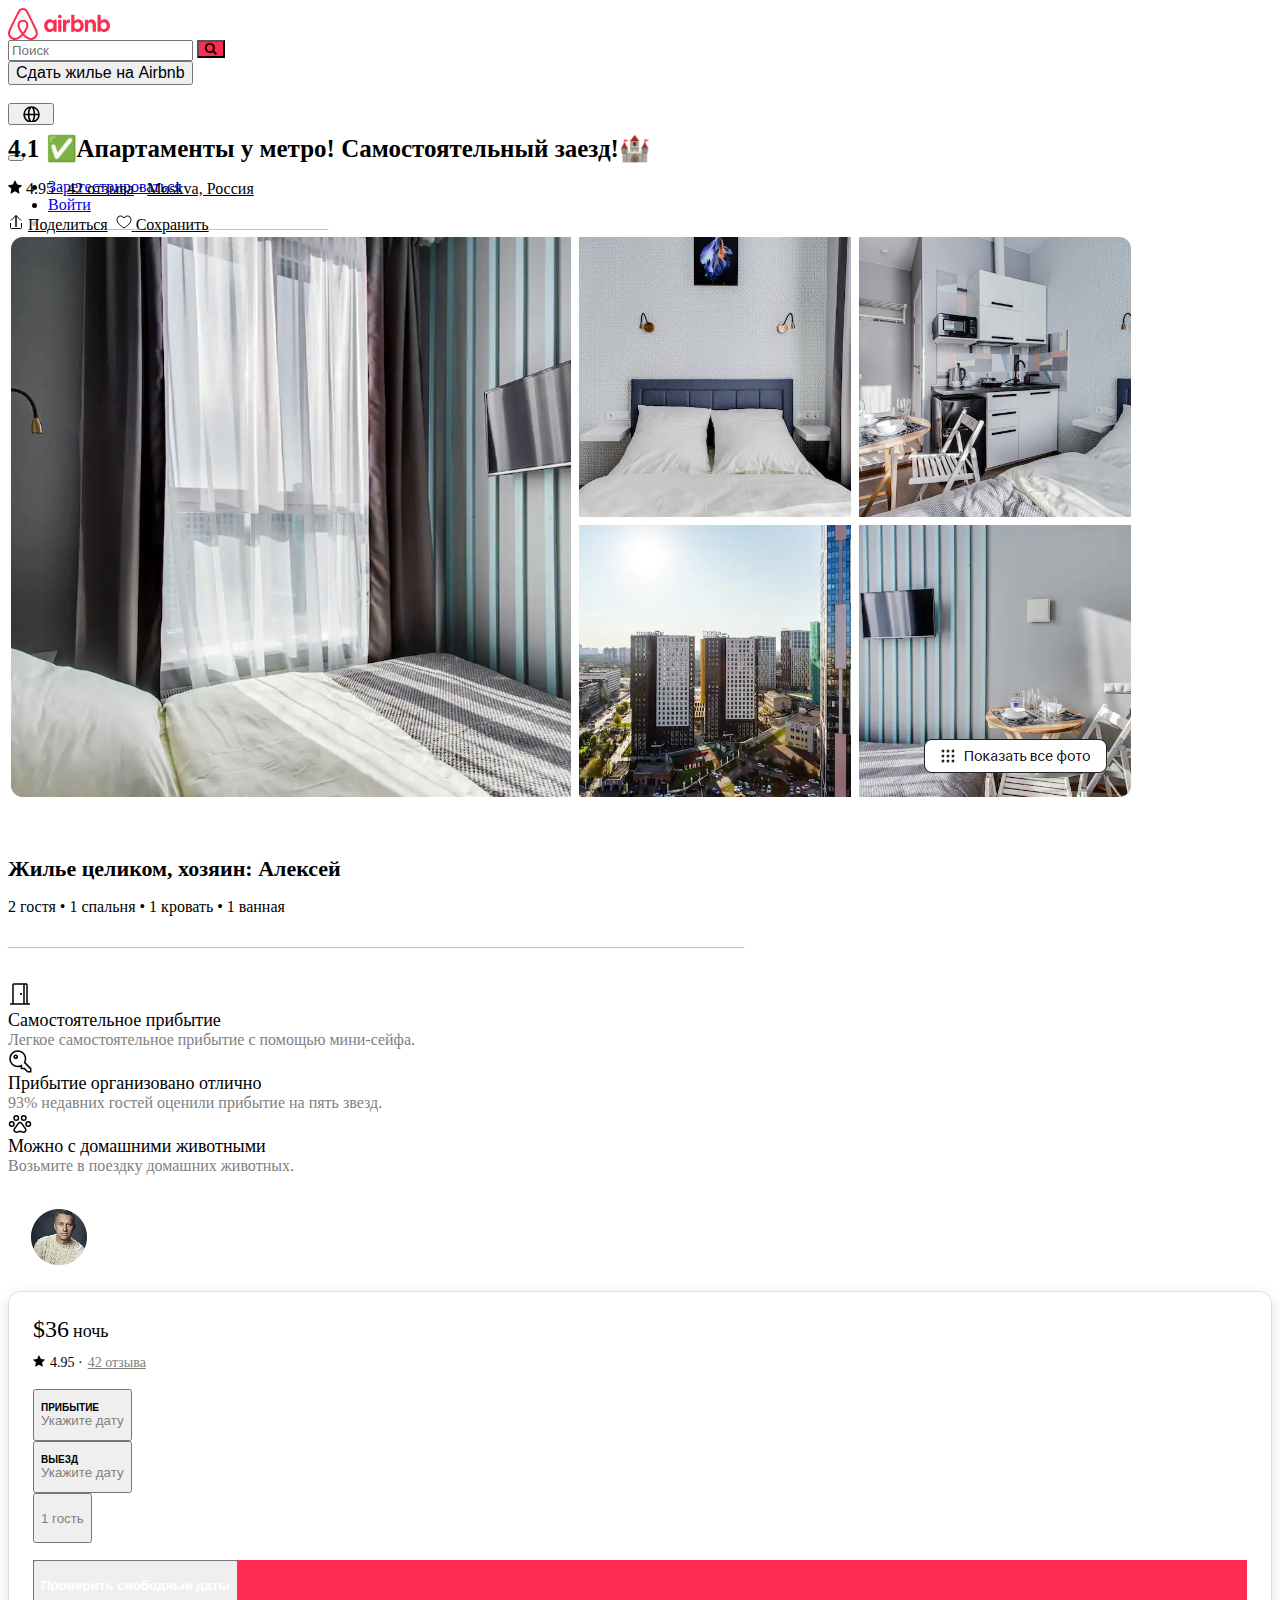
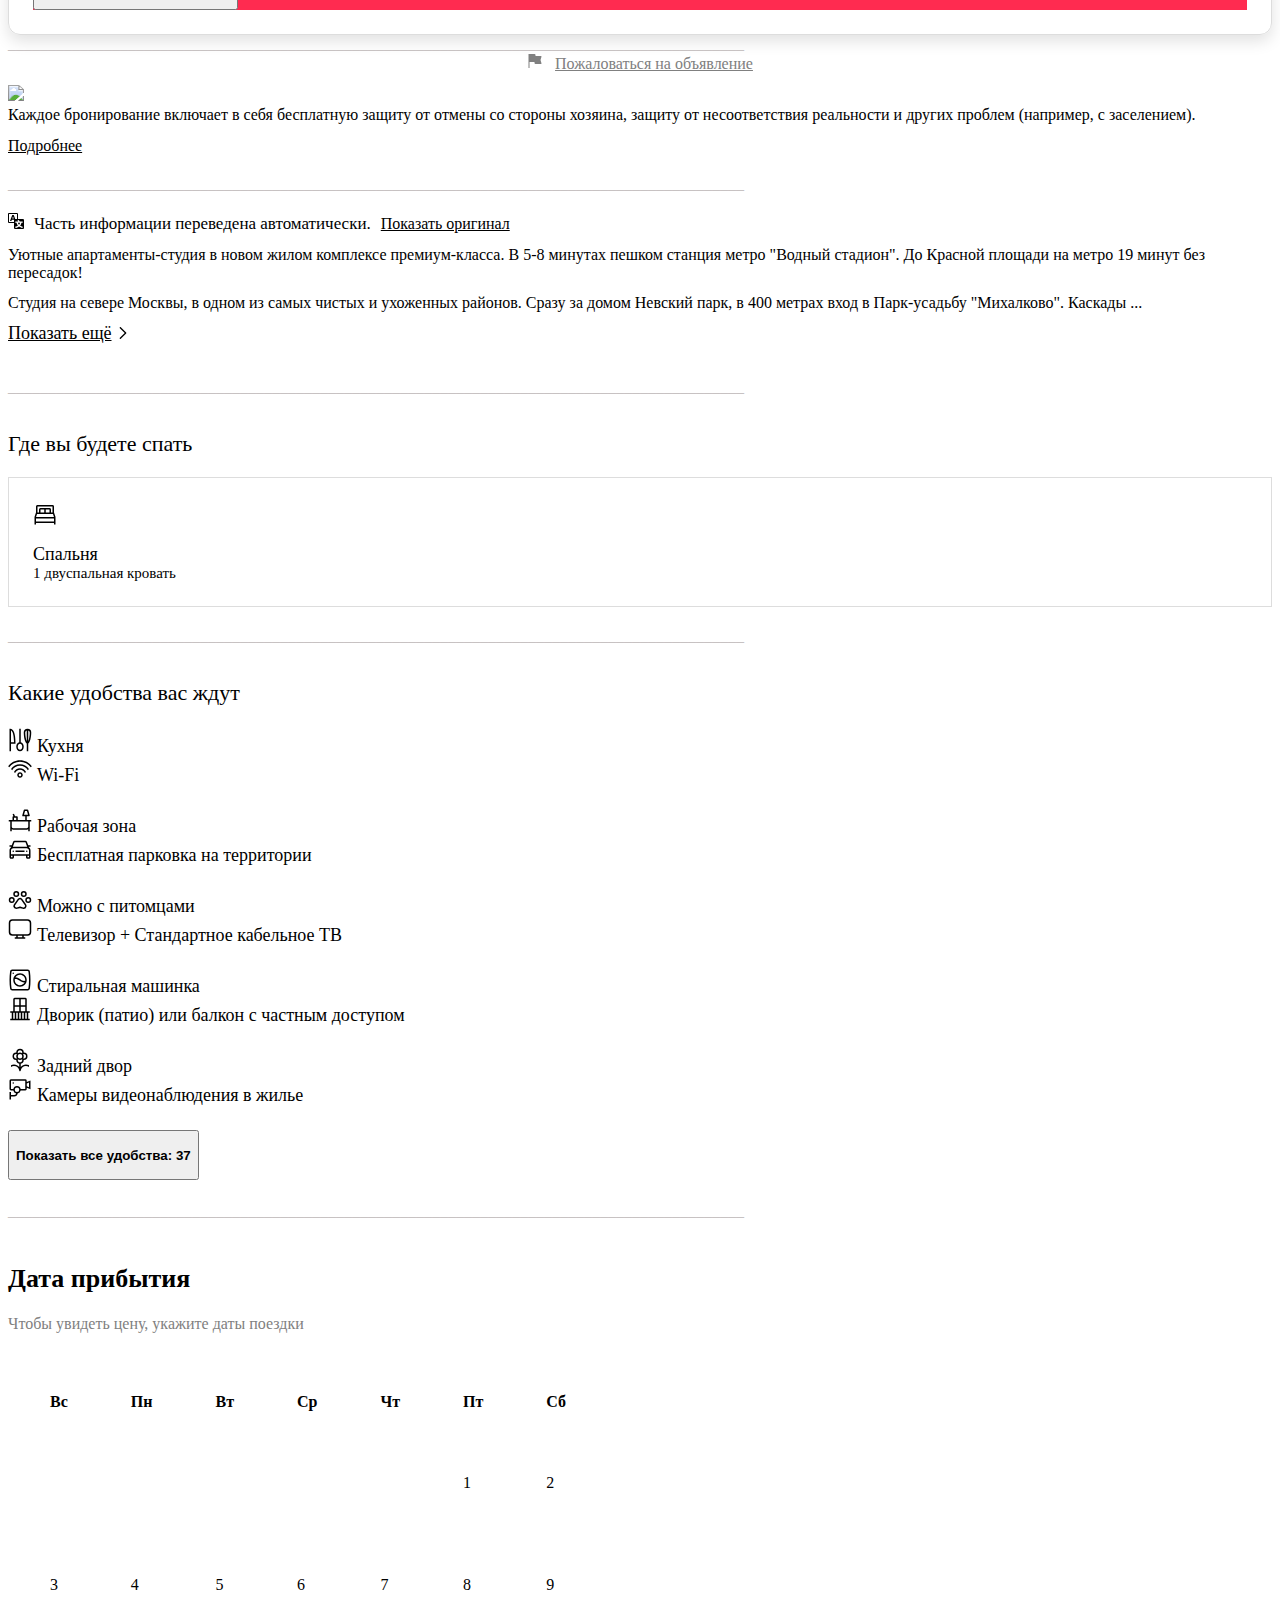
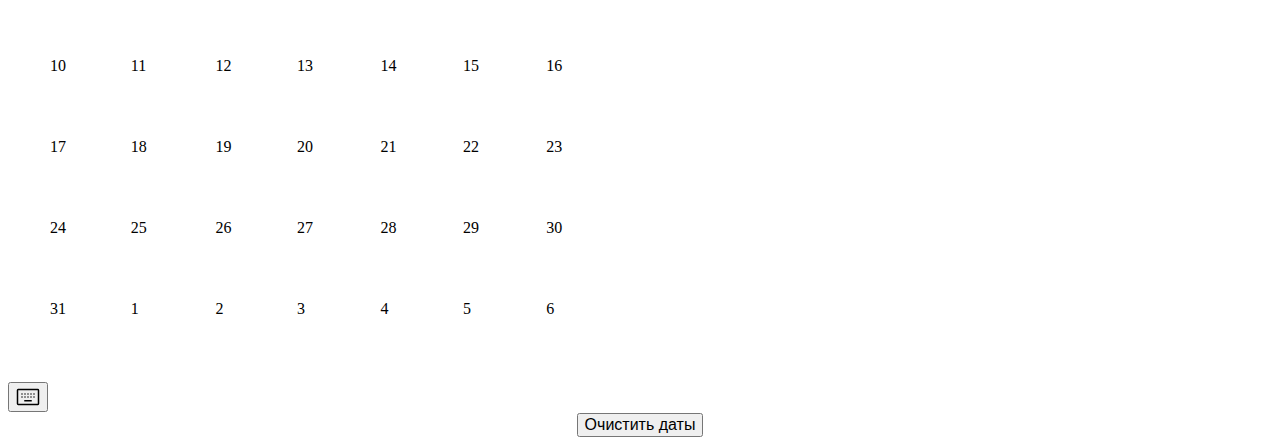
==== commit 788d2749: "Update index.html" ====
--- a/index.html
+++ b/index.html
@@ -144,7 +144,7 @@
                     <div class="row">
                         <div class="col-sm-6">
                             <div style="padding-top: 12px"></div>
-                            <div class="col-5"><img src="img/3.png" style="margin-left: -22px"></div>
+                            <div class="col-5"><img src="img/3.png"></div>
 
                             <div style="line-height: 20px;">Каждое бронирование включает в себя бесплатную защиту от отмены со стороны хозяина, защиту от несоответствия реальности и других проблем (например, с заселением).</div>
                             <div style="padding-top: 12px"></div>
@@ -360,4 +360,4 @@
     </div>
 </body>
 </html>
-<!--<a><svg viewBox="0 0 32 32" xmlns="http://www.w3.org/2000/svg" aria-hidden="true" role="presentation" focusable="false" style="display: block; height: 12px; width: 12px;  fill: currentcolor;"><path d="M15.094 1.579l-4.124 8.885-9.86 1.27a1 1 0 0 0-.542 1.736l7.293 6.565-1.965 9.852a1 1 0 0 0 1.483 1.061L16 25.951l8.625 4.997a1 1 0 0 0 1.482-1.06l-1.965-9.853 7.293-6.565a1 1 0 0 0-.541-1.735l-9.86-1.271-4.127-8.885a1 1 0 0 0-1.814 0z" fill-rule="evenodd"></path></svg></a>-->+<!--<a><svg viewBox="0 0 32 32" xmlns="http://www.w3.org/2000/svg" aria-hidden="true" role="presentation" focusable="false" style="display: block; height: 12px; width: 12px;  fill: currentcolor;"><path d="M15.094 1.579l-4.124 8.885-9.86 1.27a1 1 0 0 0-.542 1.736l7.293 6.565-1.965 9.852a1 1 0 0 0 1.483 1.061L16 25.951l8.625 4.997a1 1 0 0 0 1.482-1.06l-1.965-9.853 7.293-6.565a1 1 0 0 0-.541-1.735l-9.86-1.271-4.127-8.885a1 1 0 0 0-1.814 0z" fill-rule="evenodd"></path></svg></a>-->
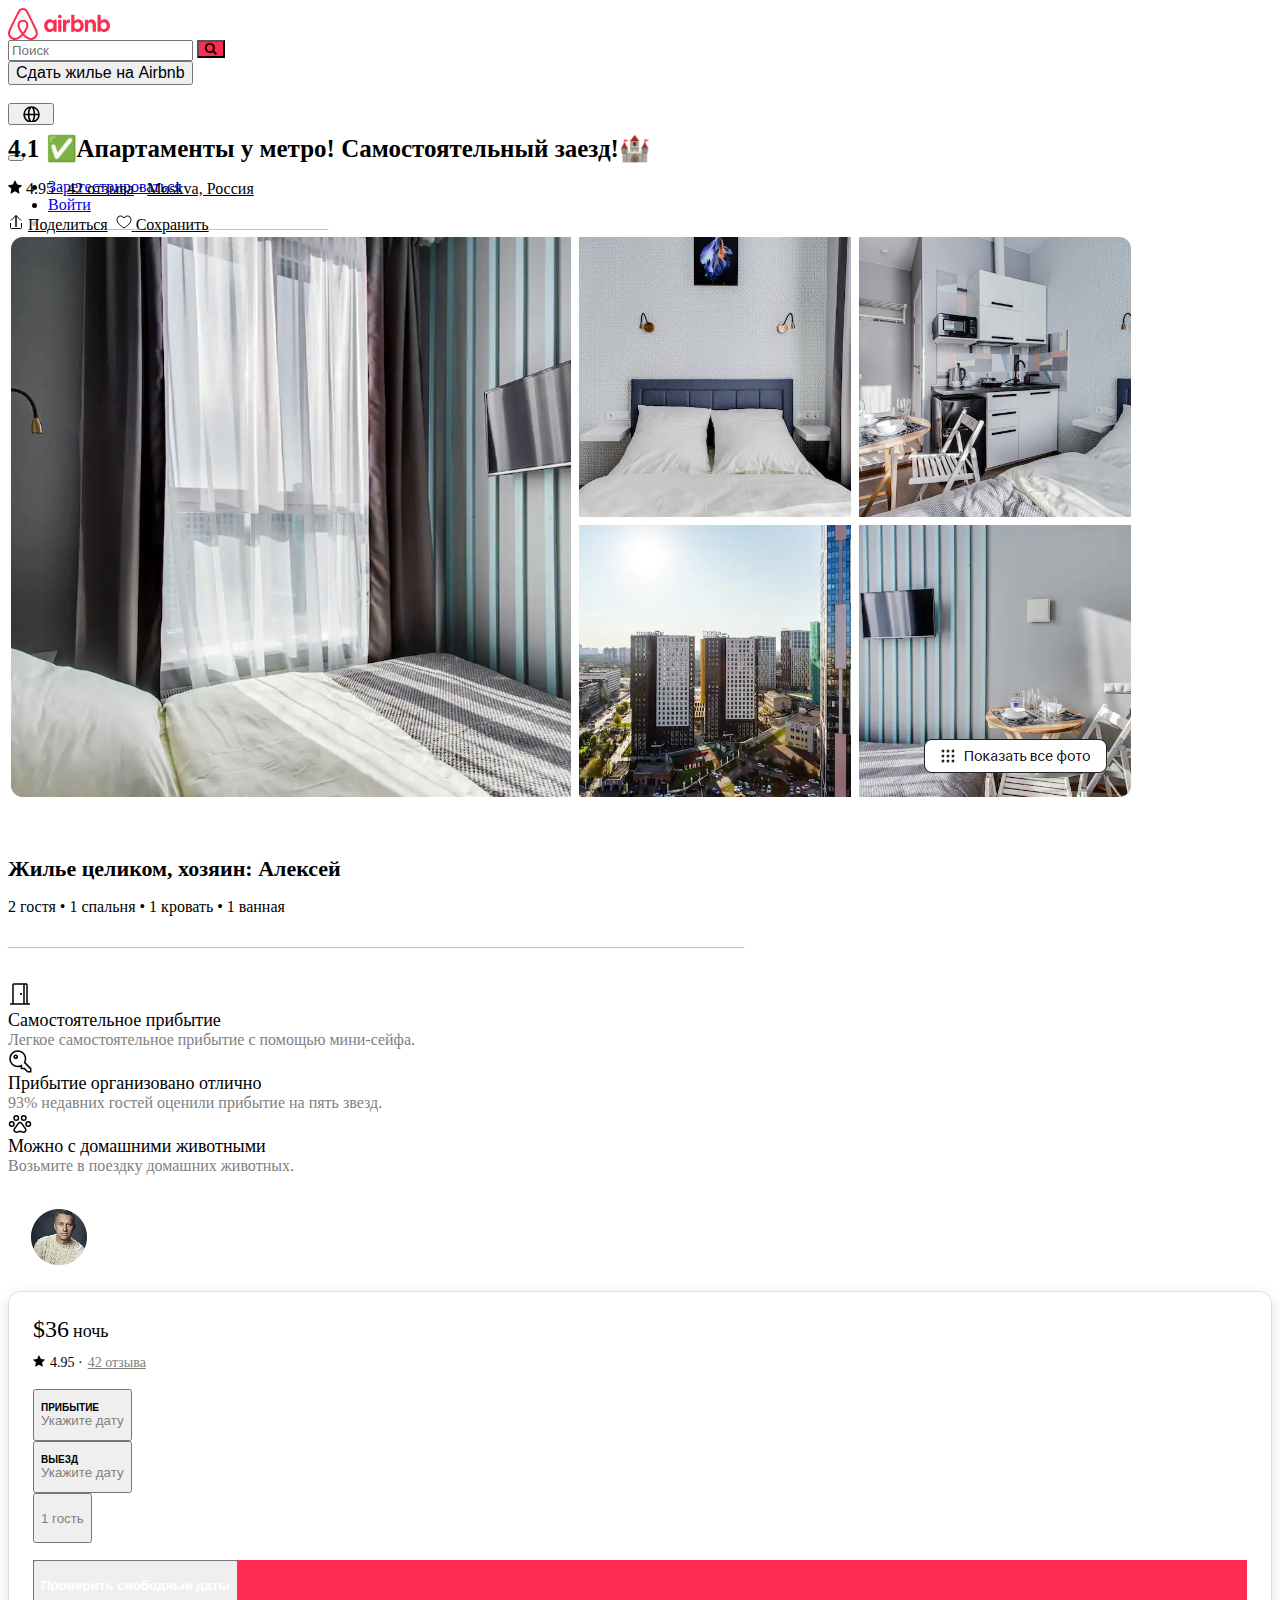
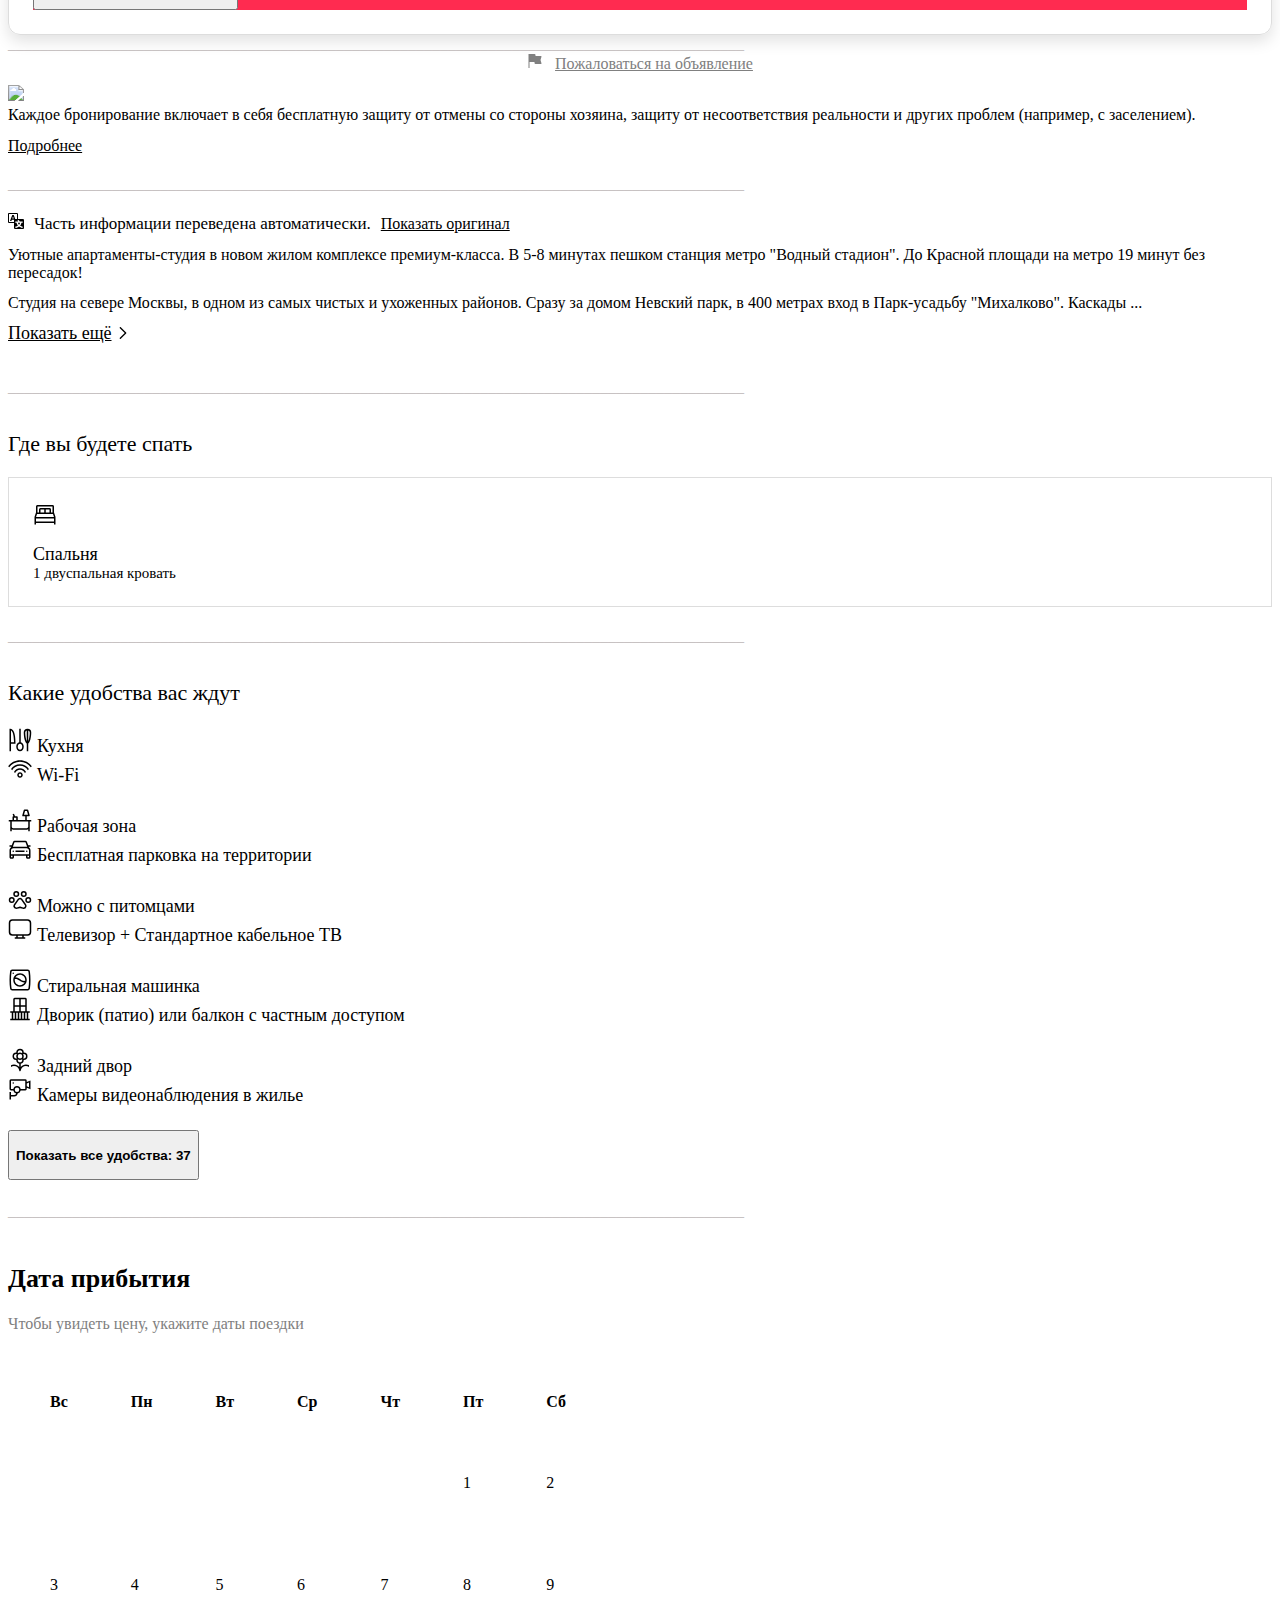
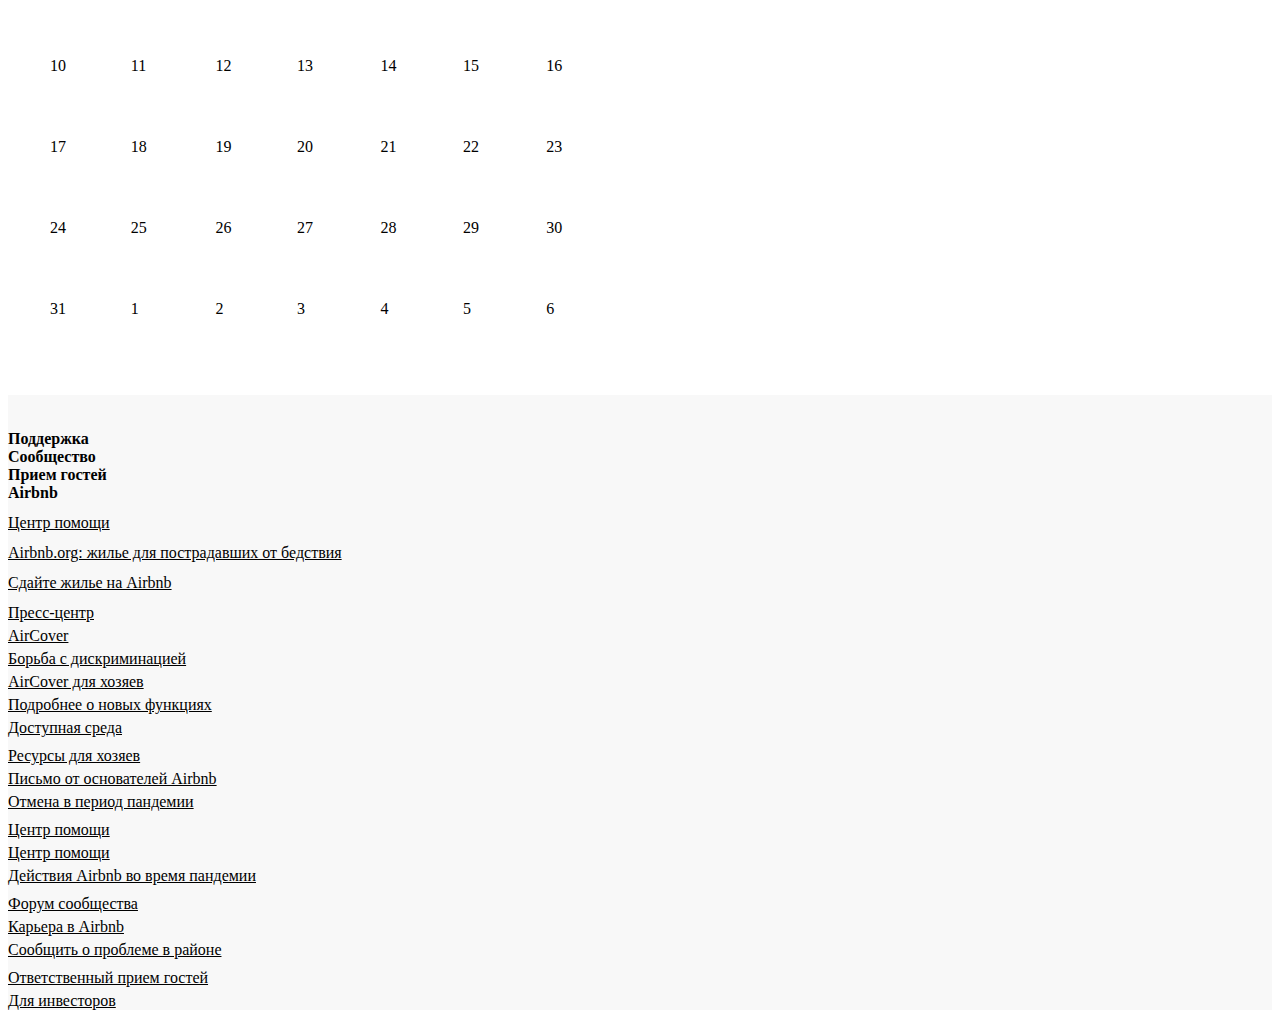
==== commit 41eb0b0f: "Add files via upload" ====
--- a/index.html
+++ b/index.html
@@ -81,7 +81,7 @@
        -moz-user-select: none; /* Old versions of Firefox */
         -ms-user-select: none; /* Internet Explorer/Edge */
             user-select: none;">____________________________________________________________________________________________</div>
-                    <div data-plugin-in-point-id="HIGHLIGHTS_DEFAULT" data-section-id="HIGHLIGHTS_DEFAULT" style="padding-top: 32px; padding-bottom: 32px;"><div class="_1vjikx5"><div class="_1t2btyf"><svg viewBox="0 0 32 32" xmlns="http://www.w3.org/2000/svg" aria-hidden="true" role="presentation" focusable="false" style=" height: 24px; width: 24px; fill: currentcolor;"><path d="m24.3334 1.66675c1.0543745 0 1.9181663.81587127 1.9945143 1.85073677l.0054857.14926323-.00065 24.666 3.00065.00075v2h-26.66665v-2l3-.00075v-24.666c0-1.05436681.81587301-1.91816558 1.850737-1.99451429l.149263-.00548571zm-4.00065 2h-12.666l-.00075 24.66625 12.66675-.00025zm4.00065 0h-2.00065v24.666l2.00025.00025zm-7.0001 11.00002c.7363778 0 1.33333.5969522 1.33333 1.33333s-.5969522 1.33333-1.33333 1.33333-1.33333-.5969522-1.33333-1.33333.5969522-1.33333 1.33333-1.33333z"></path></svg></div><div class="1"><div style="font-size: 18px; font-weight: 500;">Самостоятельное прибытие</div><div style="font-size: 16px; color: grey">Легкое самостоятельное прибытие с помощью мини-сейфа.</div></div></div><div class="_1vjikx5"><div class="_1t2btyf"><svg viewBox="0 0 32 32" xmlns="http://www.w3.org/2000/svg" aria-hidden="true" role="presentation" focusable="false" style="display: block; height: 24px; width: 24px; fill: currentcolor;"><path d="m16.8438 27.1562-.00005-3.39845-.2608465.0913211c-.9857292.3215073-2.0303948.5116467-3.1127817.5499306l-.4076218.0071983-.2927873-.0037049c-6.03236807-.1528291-10.89442655-5.0148222-11.04725775-11.0472069l-.00370495-.2927882.00370495-.2927873c.1528312-6.03236807 5.01488968-10.89442655 11.04725775-11.04725775l.2927873-.00370495.2927882.00370495c6.0323847.1528312 10.8943778 5.01488968 11.0472069 11.04725775l.0037049.2927873-.00663.3912275c-.0484899 1.4286741-.3615343 2.7917824-.8920452 4.0406989l-.1327748.2963236 7.90645 7.90705v5.5834h-5.5834l-4.12505-4.12545zm-6.5313-19.93745c1.708641 0 3.09375 1.38511367 3.09375 3.09375 0 1.7086436-1.3851064 3.09375-3.09375 3.09375-1.70863633 0-3.09375-1.385109-3.09375-3.09375 0-1.70863365 1.38511635-3.09375 3.09375-3.09375zm0 2.0625c-.56954635 0-1.03125.46170365-1.03125 1.03125 0 .5695521.46169942 1.03125 1.03125 1.03125.5695564 0 1.03125-.4616936 1.03125-1.03125 0-.56955058-.4616979-1.03125-1.03125-1.03125zm12.1147 15.81255 4.12455 4.12495h2.667v-2.667l-8.37295-8.37255.3697-.6775.1603998-.3074798c.56763-1.1397167.90791-2.4128858.9606815-3.761954l.0072187-.3697662-.0038197-.2688703c-.1397418-4.91222958-4.0963692-8.86881961-9.0086094-9.00856l-.2688709-.0038197-.2688703.0038197c-4.91222958.13974039-8.86881961 4.09633042-9.00856 9.00856l-.0038197.2688703.0038197.2688709c.14228112 5.0015536 4.24146819 9.0124291 9.2774303 9.0124291 1.4456308 0 2.8116781-.3298367 4.0293209-.9177001l.3012791-.1522999 1.5131-.7998-.00045 4.61975z"></path></svg></div><div class="_1mqc21n"><div class="_1qsawv5" style="font-size: 18px; font-weight: 500;">Прибытие организовано отлично</div><div class="_1jlr81g" style="font-size: 16px; color: grey">93% недавних гостей оценили прибытие на пять звезд.</div></div></div><div class="_1vjikx5"><div class="_1t2btyf"><svg viewBox="0 0 32 32" xmlns="http://www.w3.org/2000/svg" aria-hidden="true" role="presentation" focusable="false" style="display: block; height: 24px; width: 24px; fill: currentcolor;"><path d="M13.693 13.934a4 4 0 0 1 5.283.595l.292.366 4.768 6.755a4 4 0 0 1 .596 3.342 4.004 4.004 0 0 1-4.496 2.913l-.403-.084-3.474-.932a1 1 0 0 0-.518 0l-3.474.932a4 4 0 0 1-2.941-.347l-.401-.249a4.004 4.004 0 0 1-1.19-5.207l.229-.368 4.768-6.755a4 4 0 0 1 .961-.96zm3.756 1.889a2 2 0 0 0-2.979.09l-.104.136-4.838 6.861a2 2 0 0 0 2.048 3.017l.173-.038 3.992-1.07a1 1 0 0 1 .518 0l3.964 1.063.143.034a2 2 0 0 0 2.132-2.963l-4.947-7.014zM27 12a4 4 0 1 1 0 8 4 4 0 0 1 0-8zM5 12a4 4 0 1 1 0 8 4 4 0 0 1 0-8zm22 2a2 2 0 1 0 0 4 2 2 0 0 0 0-4zM5 14a2 2 0 1 0 0 4 2 2 0 0 0 0-4zm6-10a4 4 0 1 1 0 8 4 4 0 0 1 0-8zm10 0a4 4 0 1 1 0 8 4 4 0 0 1 0-8zM11 6a2 2 0 1 0 0 4 2 2 0 0 0 0-4zm10 0a2 2 0 1 0 0 4 2 2 0 0 0 0-4z"></path></svg></div><div class="_1mqc21n"><div class="_1qsawv5" style="font-size: 18px; font-weight: 500;">Можно с домашними животными</div><div class="_1jlr81g" style="font-size: 16px; color: grey">Возьмите в поездку домашних животных.</div></div></div></div>
+                    <div data-plugin-in-point-id="HIGHLIGHTS_DEFAULT" data-section-id="HIGHLIGHTS_DEFAULT" style="padding-top: 32px; padding-bottom: 32px;"><div class="_1vjikx5"><div class="_1t2btyf"><svg viewBox="0 0 32 32" xmlns="http://www.w3.org/2000/svg" aria-hidden="true" focusable="false" style=" height: 24px; width: 24px; fill: currentcolor;"><path d="m24.3334 1.66675c1.0543745 0 1.9181663.81587127 1.9945143 1.85073677l.0054857.14926323-.00065 24.666 3.00065.00075v2h-26.66665v-2l3-.00075v-24.666c0-1.05436681.81587301-1.91816558 1.850737-1.99451429l.149263-.00548571zm-4.00065 2h-12.666l-.00075 24.66625 12.66675-.00025zm4.00065 0h-2.00065v24.666l2.00025.00025zm-7.0001 11.00002c.7363778 0 1.33333.5969522 1.33333 1.33333s-.5969522 1.33333-1.33333 1.33333-1.33333-.5969522-1.33333-1.33333.5969522-1.33333 1.33333-1.33333z"></path></svg></div><div class="1"><div style="font-size: 18px; font-weight: 500;">Самостоятельное прибытие</div><div style="font-size: 16px; color: grey">Легкое самостоятельное прибытие с помощью мини-сейфа.</div></div></div><div class="_1vjikx5"><div class="_1t2btyf"><svg viewBox="0 0 32 32" xmlns="http://www.w3.org/2000/svg" aria-hidden="true" focusable="false" style="display: block; height: 24px; width: 24px; fill: currentcolor;"><path d="m16.8438 27.1562-.00005-3.39845-.2608465.0913211c-.9857292.3215073-2.0303948.5116467-3.1127817.5499306l-.4076218.0071983-.2927873-.0037049c-6.03236807-.1528291-10.89442655-5.0148222-11.04725775-11.0472069l-.00370495-.2927882.00370495-.2927873c.1528312-6.03236807 5.01488968-10.89442655 11.04725775-11.04725775l.2927873-.00370495.2927882.00370495c6.0323847.1528312 10.8943778 5.01488968 11.0472069 11.04725775l.0037049.2927873-.00663.3912275c-.0484899 1.4286741-.3615343 2.7917824-.8920452 4.0406989l-.1327748.2963236 7.90645 7.90705v5.5834h-5.5834l-4.12505-4.12545zm-6.5313-19.93745c1.708641 0 3.09375 1.38511367 3.09375 3.09375 0 1.7086436-1.3851064 3.09375-3.09375 3.09375-1.70863633 0-3.09375-1.385109-3.09375-3.09375 0-1.70863365 1.38511635-3.09375 3.09375-3.09375zm0 2.0625c-.56954635 0-1.03125.46170365-1.03125 1.03125 0 .5695521.46169942 1.03125 1.03125 1.03125.5695564 0 1.03125-.4616936 1.03125-1.03125 0-.56955058-.4616979-1.03125-1.03125-1.03125zm12.1147 15.81255 4.12455 4.12495h2.667v-2.667l-8.37295-8.37255.3697-.6775.1603998-.3074798c.56763-1.1397167.90791-2.4128858.9606815-3.761954l.0072187-.3697662-.0038197-.2688703c-.1397418-4.91222958-4.0963692-8.86881961-9.0086094-9.00856l-.2688709-.0038197-.2688703.0038197c-4.91222958.13974039-8.86881961 4.09633042-9.00856 9.00856l-.0038197.2688703.0038197.2688709c.14228112 5.0015536 4.24146819 9.0124291 9.2774303 9.0124291 1.4456308 0 2.8116781-.3298367 4.0293209-.9177001l.3012791-.1522999 1.5131-.7998-.00045 4.61975z"></path></svg></div><div class="_1mqc21n"><div class="_1qsawv5" style="font-size: 18px; font-weight: 500;">Прибытие организовано отлично</div><div class="_1jlr81g" style="font-size: 16px; color: grey">93% недавних гостей оценили прибытие на пять звезд.</div></div></div><div class="_1vjikx5"><div class="_1t2btyf"><svg viewBox="0 0 32 32" xmlns="http://www.w3.org/2000/svg" aria-hidden="true" focusable="false" style="display: block; height: 24px; width: 24px; fill: currentcolor;"><path d="M13.693 13.934a4 4 0 0 1 5.283.595l.292.366 4.768 6.755a4 4 0 0 1 .596 3.342 4.004 4.004 0 0 1-4.496 2.913l-.403-.084-3.474-.932a1 1 0 0 0-.518 0l-3.474.932a4 4 0 0 1-2.941-.347l-.401-.249a4.004 4.004 0 0 1-1.19-5.207l.229-.368 4.768-6.755a4 4 0 0 1 .961-.96zm3.756 1.889a2 2 0 0 0-2.979.09l-.104.136-4.838 6.861a2 2 0 0 0 2.048 3.017l.173-.038 3.992-1.07a1 1 0 0 1 .518 0l3.964 1.063.143.034a2 2 0 0 0 2.132-2.963l-4.947-7.014zM27 12a4 4 0 1 1 0 8 4 4 0 0 1 0-8zM5 12a4 4 0 1 1 0 8 4 4 0 0 1 0-8zm22 2a2 2 0 1 0 0 4 2 2 0 0 0 0-4zM5 14a2 2 0 1 0 0 4 2 2 0 0 0 0-4zm6-10a4 4 0 1 1 0 8 4 4 0 0 1 0-8zm10 0a4 4 0 1 1 0 8 4 4 0 0 1 0-8zM11 6a2 2 0 1 0 0 4 2 2 0 0 0 0-4zm10 0a2 2 0 1 0 0 4 2 2 0 0 0 0-4z"></path></svg></div><div class="_1mqc21n"><div class="_1qsawv5" style="font-size: 18px; font-weight: 500;">Можно с домашними животными</div><div class="_1jlr81g" style="font-size: 16px; color: grey">Возьмите в поездку домашних животных.</div></div></div></div>
                 </div>
 
                 <div class="col-1">&nbsp;&nbsp;&nbsp;&nbsp;
@@ -97,7 +97,7 @@
                                 </div>
                                 <div class="col-5">
                                     <div style="padding-top: 10px"></div>
-                                    <svg viewBox="0 0 32 32" xmlns="http://www.w3.org/2000/svg" aria-hidden="true" role="presentation" focusable="false" style=" height: 12px; width: 12px; fill: currentcolor;"><path d="M15.094 1.579l-4.124 8.885-9.86 1.27a1 1 0 0 0-.542 1.736l7.293 6.565-1.965 9.852a1 1 0 0 0 1.483 1.061L16 25.951l8.625 4.997a1 1 0 0 0 1.482-1.06l-1.965-9.853 7.293-6.565a1 1 0 0 0-.541-1.735l-9.86-1.271-4.127-8.885a1 1 0 0 0-1.814 0z" fill-rule="evenodd"></path></svg><a style="margin-left: 5px;font-size: 14px">4.95 ·</a><a href="#" style="margin-left: 5px; color: grey;font-size: 14px">42 отзыва</a>
+                                    <svg viewBox="0 0 32 32" xmlns="http://www.w3.org/2000/svg" aria-hidden="true" focusable="false" style=" height: 12px; width: 12px; fill: currentcolor;"><path d="M15.094 1.579l-4.124 8.885-9.86 1.27a1 1 0 0 0-.542 1.736l7.293 6.565-1.965 9.852a1 1 0 0 0 1.483 1.061L16 25.951l8.625 4.997a1 1 0 0 0 1.482-1.06l-1.965-9.853 7.293-6.565a1 1 0 0 0-.541-1.735l-9.86-1.271-4.127-8.885a1 1 0 0 0-1.814 0z" fill-rule="evenodd"></path></svg><a style="margin-left: 5px;font-size: 14px">4.95 ·</a><a href="#" style="margin-left: 5px; color: grey;font-size: 14px">42 отзыва</a>
                                 </div>
                             </div>
                         </div>
@@ -137,7 +137,7 @@
         -ms-user-select: none; /* Internet Explorer/Edge */
             user-select: none;">____________________________________________________________________________________________</div>
                             </div></div>
-                        <div class="col-3" style="text-align: center;"><svg viewBox="0 0 32 32" xmlns="http://www.w3.org/2000/svg" aria-hidden="true" role="presentation" focusable="false" style=" color: grey; height: 16px; width: 16px; fill: currentcolor;"><path d="M28 6H17V4a2 2 0 0 0-2-2H3v28h2V18h10v2a2 2 0 0 0 2 2h11l.115-.006a1 1 0 0 0 .847-1.269L27.039 14l1.923-6.724A1 1 0 0 0 28 6z"></path></svg>&nbsp;&nbsp;&nbsp;<a href="#" style="color: grey">Пожаловаться на объявление</a></div>
+                        <div class="col-3" style="text-align: center;"><svg viewBox="0 0 32 32" xmlns="http://www.w3.org/2000/svg" aria-hidden="true" focusable="false" style=" color: grey; height: 16px; width: 16px; fill: currentcolor;"><path d="M28 6H17V4a2 2 0 0 0-2-2H3v28h2V18h10v2a2 2 0 0 0 2 2h11l.115-.006a1 1 0 0 0 .847-1.269L27.039 14l1.923-6.724A1 1 0 0 0 28 6z"></path></svg>&nbsp;&nbsp;&nbsp;<a href="#" style="color: grey">Пожаловаться на объявление</a></div>
                     </div>
                 </div>
                 <div class="container">
@@ -164,7 +164,7 @@
                     <div class="row">
                         <div class="col-sm-6">
                             <div style="padding-top: 20px"></div>
-                            <div class="col-12"><svg viewBox="0 0 16 16" xmlns="http://www.w3.org/2000/svg" aria-hidden="true" role="presentation" focusable="false" style=" height: 16px; width: 16px; fill: currentcolor;"><path d="M9 0a1 1 0 0 1 .993.883L10 1v5h5a1 1 0 0 1 .993.883L16 7v8a1 1 0 0 1-.883.993L15 16H7a1 1 0 0 1-.993-.883L6 15v-5H1a1 1 0 0 1-.993-.883L0 9V1A1 1 0 0 1 .883.007L1 0h8zm1.729 7l-1.393.495.233.217.13.132c.125.127.227.245.308.352l.073.103.048.073.045.077H7.308v1.309h1.207l.166.52.09.266.112.29a6.294 6.294 0 0 0 1.109 1.789c-.495.315-1.119.607-1.87.87l-.331.112-.346.108-.445.134L7.72 15l.407-.125.386-.128c1.007-.349 1.836-.752 2.486-1.214.57.405 1.277.764 2.12 1.08l.369.134.386.128.406.125.72-1.153-.445-.134-.26-.08-.345-.115c-.783-.27-1.43-.57-1.94-.895a6.3 6.3 0 0 0 1.068-1.694l.128-.32.114-.33.165-.521h1.208V8.449H11.64l-.093-.231a3.696 3.696 0 0 0-.554-.917l-.126-.149-.14-.152zm1.35 2.758l-.042.133-.076.224-.103.264A4.985 4.985 0 0 1 11 11.76a4.952 4.952 0 0 1-.743-1.127l-.115-.254-.103-.264-.076-.224-.042-.133h2.158zM9 1H1v8h5V7c0-.057.005-.113.014-.167H3.827L3.425 8H2l2.257-6h1.486l1.504 4H9V1zM5 3.411L4.253 5.6h1.502L5 3.411z"></path></svg><a style="margin-left: 10px; font-size: 17px;">Часть информации переведена автоматически.</a><a href="#" style="color: black; font-size: 16px; font-weight: 500; margin-left: 10px">Показать оригинал</a></div>
+                            <div class="col-12"><svg viewBox="0 0 16 16" xmlns="http://www.w3.org/2000/svg" aria-hidden="true" focusable="false" style=" height: 16px; width: 16px; fill: currentcolor;"><path d="M9 0a1 1 0 0 1 .993.883L10 1v5h5a1 1 0 0 1 .993.883L16 7v8a1 1 0 0 1-.883.993L15 16H7a1 1 0 0 1-.993-.883L6 15v-5H1a1 1 0 0 1-.993-.883L0 9V1A1 1 0 0 1 .883.007L1 0h8zm1.729 7l-1.393.495.233.217.13.132c.125.127.227.245.308.352l.073.103.048.073.045.077H7.308v1.309h1.207l.166.52.09.266.112.29a6.294 6.294 0 0 0 1.109 1.789c-.495.315-1.119.607-1.87.87l-.331.112-.346.108-.445.134L7.72 15l.407-.125.386-.128c1.007-.349 1.836-.752 2.486-1.214.57.405 1.277.764 2.12 1.08l.369.134.386.128.406.125.72-1.153-.445-.134-.26-.08-.345-.115c-.783-.27-1.43-.57-1.94-.895a6.3 6.3 0 0 0 1.068-1.694l.128-.32.114-.33.165-.521h1.208V8.449H11.64l-.093-.231a3.696 3.696 0 0 0-.554-.917l-.126-.149-.14-.152zm1.35 2.758l-.042.133-.076.224-.103.264A4.985 4.985 0 0 1 11 11.76a4.952 4.952 0 0 1-.743-1.127l-.115-.254-.103-.264-.076-.224-.042-.133h2.158zM9 1H1v8h5V7c0-.057.005-.113.014-.167H3.827L3.425 8H2l2.257-6h1.486l1.504 4H9V1zM5 3.411L4.253 5.6h1.502L5 3.411z"></path></svg><a style="margin-left: 10px; font-size: 17px;">Часть информации переведена автоматически.</a><a href="#" style="color: black; font-size: 16px; font-weight: 500; margin-left: 10px">Показать оригинал</a></div>
                             <div style="padding-top: 12px"></div>
                             <div >Уютные апартаменты-студия в новом жилом комплексе премиум-класса. В 5-8 минутах пешком станция метро "Водный стадион". До Красной площади на метро 19 минут без пересадок!</div>
                             <div style="padding-top: 12px"></div>
@@ -186,7 +186,7 @@
                             <div style="padding-top: 35px"></div>
                             <div><a style="font-size: 22px; font-weight: 500">Где вы будете спать</a></div>
                             <div style="padding-top: 20px"></div>
-                            <div class="col-4 border rounded" style="padding: 24px; border: 1px solid rgb(221, 221, 221);"><div class="_c991cpe"><div class="_1ilrlnv"><div class="_muswv4"><div class="_p03egf" aria-hidden="true"><span class="_nvr5q"><svg viewBox="0 0 32 32" xmlns="http://www.w3.org/2000/svg" aria-hidden="true" role="presentation" focusable="false" style="display: block; height: 24px; width: 24px; fill: currentcolor;"><path d="M26 4a2 2 0 0 1 1.995 1.85L28 6v7.839l1.846 5.537a3 3 0 0 1 .115.468l.03.24.009.24V30h-2v-2H4v2H2v-9.675a3 3 0 0 1 .087-.717l.067-.232L4 13.836V6a2 2 0 0 1 1.697-1.977l.154-.018L6 4zm2 18H4v4h24zm-1.388-6H5.387l-1.333 4h23.891zM26 6H6v8h2v-4a2 2 0 0 1 1.85-1.995L10 8h12a2 2 0 0 1 1.995 1.85L24 10v4h2zm-11 4h-5v4h5zm7 0h-5v4h5z"></path></svg></span></div><div style="padding-top: 18px"></div><div style="font-weight: 500; font-size: 18px">Спальня</div><div style="font-size: 15px;">1 двуспальная кровать</div></div></div></div></div>
+                            <div class="col-4 border rounded" style="padding: 24px; border: 1px solid rgb(221, 221, 221);"><div class="_c991cpe"><div class="_1ilrlnv"><div class="_muswv4"><div class="_p03egf" aria-hidden="true"><span class="_nvr5q"><svg viewBox="0 0 32 32" xmlns="http://www.w3.org/2000/svg" aria-hidden="true" focusable="false" style="display: block; height: 24px; width: 24px; fill: currentcolor;"><path d="M26 4a2 2 0 0 1 1.995 1.85L28 6v7.839l1.846 5.537a3 3 0 0 1 .115.468l.03.24.009.24V30h-2v-2H4v2H2v-9.675a3 3 0 0 1 .087-.717l.067-.232L4 13.836V6a2 2 0 0 1 1.697-1.977l.154-.018L6 4zm2 18H4v4h24zm-1.388-6H5.387l-1.333 4h23.891zM26 6H6v8h2v-4a2 2 0 0 1 1.85-1.995L10 8h12a2 2 0 0 1 1.995 1.85L24 10v4h2zm-11 4h-5v4h5zm7 0h-5v4h5z"></path></svg></span></div><div style="padding-top: 18px"></div><div style="font-weight: 500; font-size: 18px">Спальня</div><div style="font-size: 15px;">1 двуспальная кровать</div></div></div></div></div>
                             <div style="padding-top: 20px"></div>
                             <div class="noselect bit" style="color: #c7c2c2; -webkit-touch-callout: none; /* iOS Safari */
     -webkit-user-select: none; /* Safari */
@@ -204,15 +204,15 @@
                             <div>
                                 <div style="padding-top: 22px"></div>
                                 <div class="row">
-                                    <div class="col-sm-6"><svg viewBox="0 0 32 32" xmlns="http://www.w3.org/2000/svg" aria-hidden="true" role="presentation" focusable="false" style=" height: 24px; width: 24px; fill: currentcolor;"><path d="M26 1a5 5 0 0 1 5 5c0 6.389-1.592 13.187-4 14.693V31h-2V20.694c-2.364-1.478-3.942-8.062-3.998-14.349L21 6l.005-.217A5 5 0 0 1 26 1zm-9 0v18.118c2.317.557 4 3.01 4 5.882 0 3.27-2.183 6-5 6s-5-2.73-5-6c0-2.872 1.683-5.326 4-5.882V1zM2 1h1c4.47 0 6.934 6.365 6.999 18.505L10 21H3.999L4 31H2zm14 20c-1.602 0-3 1.748-3 4s1.398 4 3 4 3-1.748 3-4-1.398-4-3-4zM4 3.239V19h3.995l-.017-.964-.027-.949C7.673 9.157 6.235 4.623 4.224 3.364l-.12-.07zm19.005 2.585L23 6l.002.31c.045 4.321 1.031 9.133 1.999 11.39V3.17a3.002 3.002 0 0 0-1.996 2.654zm3.996-2.653v14.526C27.99 15.387 29 10.4 29 6a3.001 3.001 0 0 0-2-2.829z"></path></svg><a style="margin-left: 5px; font-size: 18px">Кухня</a></div>
-                                    <div class="col-sm-6"><svg viewBox="0 0 32 32" xmlns="http://www.w3.org/2000/svg" aria-hidden="true" role="presentation" focusable="false" style=" height: 24px; width: 24px; fill: currentcolor;"><path d="m15.9999 20.33323c2.0250459 0 3.66667 1.6416241 3.66667 3.66667s-1.6416241 3.66667-3.66667 3.66667-3.66667-1.6416241-3.66667-3.66667 1.6416241-3.66667 3.66667-3.66667zm0 2c-.9204764 0-1.66667.7461936-1.66667 1.66667s.7461936 1.66667 1.66667 1.66667 1.66667-.7461936 1.66667-1.66667-.7461936-1.66667-1.66667-1.66667zm.0001-7.33323c3.5168171 0 6.5625093 2.0171251 8.0432368 4.9575354l-1.5143264 1.5127043c-1.0142061-2.615688-3.5549814-4.4702397-6.5289104-4.4702397s-5.5147043 1.8545517-6.52891042 4.4702397l-1.51382132-1.5137072c1.48091492-2.939866 4.52631444-4.9565325 8.04273174-4.9565325zm.0001-5.3332c4.9804693 0 9.3676401 2.540213 11.9365919 6.3957185l-1.4470949 1.4473863c-2.1746764-3.5072732-6.0593053-5.8431048-10.489497-5.8431048s-8.31482064 2.3358316-10.48949703 5.8431048l-1.44709488-1.4473863c2.56895177-3.8555055 6.95612261-6.3957185 11.93659191-6.3957185zm-.0002-5.3336c6.4510616 0 12.1766693 3.10603731 15.7629187 7.9042075l-1.4304978 1.4309874c-3.2086497-4.44342277-8.4328305-7.3351949-14.3324209-7.3351949-5.8991465 0-11.12298511 2.89133703-14.33169668 7.334192l-1.43047422-1.4309849c3.58629751-4.79760153 9.31155768-7.9032071 15.7621709-7.9032071z"></path></svg><a style="margin-left: 5px; font-size: 18px">Wi-Fi</a></div>
-                                </div>
-                            </div>
-                            <div>
-                                <div style="padding-top: 22px"></div>
-                                <div class="row">
-                                    <div class="col-sm-6"><svg viewBox="0 0 32 32" xmlns="http://www.w3.org/2000/svg" aria-hidden="true" role="presentation" focusable="false" style=" height: 24px; width: 24px; fill: currentcolor;"><path d="M26 2a1 1 0 0 1 .922.612l.04.113 2 7a1 1 0 0 1-.847 1.269L28 11h-3v5h6v2h-2v13h-2l.001-2.536a3.976 3.976 0 0 1-1.73.527L25 29H7a3.982 3.982 0 0 1-2-.535V31H3V18H1v-2h5v-4a1 1 0 0 1 .883-.993L7 11h.238L6.086 8.406l1.828-.812L9.427 11H12a1 1 0 0 1 .993.883L13 12v4h10v-5h-3a1 1 0 0 1-.987-1.162l.025-.113 2-7a1 1 0 0 1 .842-.718L22 2h4zm1 16H5v7a2 2 0 0 0 1.697 1.977l.154.018L7 27h18a2 2 0 0 0 1.995-1.85L27 25v-7zm-16-5H8v3h3v-3zm14.245-9h-2.491l-1.429 5h5.349l-1.429-5z"></path></svg><a style="margin-left: 5px; font-size: 18px">Рабочая зона</a></div>
-                                    <div class="col-sm-6"><svg xmlns="http://www.w3.org/2000/svg" viewBox="0 0 32 32" aria-hidden="true" role="presentation" focusable="false" style=" height: 24px; width: 24px; fill: currentcolor;"><path d="M26 19a1 1 0 1 1-2 0 1 1 0 0 1 2 0zM7 18a1 1 0 1 0 0 2 1 1 0 0 0 0-2zm20.693-5l.42 1.119C29.253 15.036 30 16.426 30 18v9c0 1.103-.897 2-2 2h-2c-1.103 0-2-.897-2-2v-2H8v2c0 1.103-.897 2-2 2H4c-1.103 0-2-.897-2-2v-9c0-1.575.746-2.965 1.888-3.882L4.308 13H2v-2h3v.152l1.82-4.854A2.009 2.009 0 0 1 8.693 5h14.614c.829 0 1.58.521 1.873 1.297L27 11.151V11h3v2h-2.307zM6 25H4v2h2v-2zm22 0h-2v2h2v-2zm0-2v-5c0-1.654-1.346-3-3-3H7c-1.654 0-3 1.346-3 3v5h24zm-3-10h.557l-2.25-6H8.693l-2.25 6H25zm-15 7h12v-2H10v2z"></path></svg><a style="margin-left: 5px; font-size: 18px">Бесплатная парковка на территории</a></div>
+                                    <div class="col-sm-6"><svg viewBox="0 0 32 32" xmlns="http://www.w3.org/2000/svg" aria-hidden="true" focusable="false" style=" height: 24px; width: 24px; fill: currentcolor;"><path d="M26 1a5 5 0 0 1 5 5c0 6.389-1.592 13.187-4 14.693V31h-2V20.694c-2.364-1.478-3.942-8.062-3.998-14.349L21 6l.005-.217A5 5 0 0 1 26 1zm-9 0v18.118c2.317.557 4 3.01 4 5.882 0 3.27-2.183 6-5 6s-5-2.73-5-6c0-2.872 1.683-5.326 4-5.882V1zM2 1h1c4.47 0 6.934 6.365 6.999 18.505L10 21H3.999L4 31H2zm14 20c-1.602 0-3 1.748-3 4s1.398 4 3 4 3-1.748 3-4-1.398-4-3-4zM4 3.239V19h3.995l-.017-.964-.027-.949C7.673 9.157 6.235 4.623 4.224 3.364l-.12-.07zm19.005 2.585L23 6l.002.31c.045 4.321 1.031 9.133 1.999 11.39V3.17a3.002 3.002 0 0 0-1.996 2.654zm3.996-2.653v14.526C27.99 15.387 29 10.4 29 6a3.001 3.001 0 0 0-2-2.829z"></path></svg><a style="margin-left: 5px; font-size: 18px">Кухня</a></div>
+                                    <div class="col-sm-6"><svg viewBox="0 0 32 32" xmlns="http://www.w3.org/2000/svg" aria-hidden="true" focusable="false" style=" height: 24px; width: 24px; fill: currentcolor;"><path d="m15.9999 20.33323c2.0250459 0 3.66667 1.6416241 3.66667 3.66667s-1.6416241 3.66667-3.66667 3.66667-3.66667-1.6416241-3.66667-3.66667 1.6416241-3.66667 3.66667-3.66667zm0 2c-.9204764 0-1.66667.7461936-1.66667 1.66667s.7461936 1.66667 1.66667 1.66667 1.66667-.7461936 1.66667-1.66667-.7461936-1.66667-1.66667-1.66667zm.0001-7.33323c3.5168171 0 6.5625093 2.0171251 8.0432368 4.9575354l-1.5143264 1.5127043c-1.0142061-2.615688-3.5549814-4.4702397-6.5289104-4.4702397s-5.5147043 1.8545517-6.52891042 4.4702397l-1.51382132-1.5137072c1.48091492-2.939866 4.52631444-4.9565325 8.04273174-4.9565325zm.0001-5.3332c4.9804693 0 9.3676401 2.540213 11.9365919 6.3957185l-1.4470949 1.4473863c-2.1746764-3.5072732-6.0593053-5.8431048-10.489497-5.8431048s-8.31482064 2.3358316-10.48949703 5.8431048l-1.44709488-1.4473863c2.56895177-3.8555055 6.95612261-6.3957185 11.93659191-6.3957185zm-.0002-5.3336c6.4510616 0 12.1766693 3.10603731 15.7629187 7.9042075l-1.4304978 1.4309874c-3.2086497-4.44342277-8.4328305-7.3351949-14.3324209-7.3351949-5.8991465 0-11.12298511 2.89133703-14.33169668 7.334192l-1.43047422-1.4309849c3.58629751-4.79760153 9.31155768-7.9032071 15.7621709-7.9032071z"></path></svg><a style="margin-left: 5px; font-size: 18px">Wi-Fi</a></div>
+                                </div>
+                            </div>
+                            <div>
+                                <div style="padding-top: 22px"></div>
+                                <div class="row">
+                                    <div class="col-sm-6"><svg viewBox="0 0 32 32" xmlns="http://www.w3.org/2000/svg" aria-hidden="true" focusable="false" style=" height: 24px; width: 24px; fill: currentcolor;"><path d="M26 2a1 1 0 0 1 .922.612l.04.113 2 7a1 1 0 0 1-.847 1.269L28 11h-3v5h6v2h-2v13h-2l.001-2.536a3.976 3.976 0 0 1-1.73.527L25 29H7a3.982 3.982 0 0 1-2-.535V31H3V18H1v-2h5v-4a1 1 0 0 1 .883-.993L7 11h.238L6.086 8.406l1.828-.812L9.427 11H12a1 1 0 0 1 .993.883L13 12v4h10v-5h-3a1 1 0 0 1-.987-1.162l.025-.113 2-7a1 1 0 0 1 .842-.718L22 2h4zm1 16H5v7a2 2 0 0 0 1.697 1.977l.154.018L7 27h18a2 2 0 0 0 1.995-1.85L27 25v-7zm-16-5H8v3h3v-3zm14.245-9h-2.491l-1.429 5h5.349l-1.429-5z"></path></svg><a style="margin-left: 5px; font-size: 18px">Рабочая зона</a></div>
+                                    <div class="col-sm-6"><svg xmlns="http://www.w3.org/2000/svg" viewBox="0 0 32 32" aria-hidden="true" focusable="false" style=" height: 24px; width: 24px; fill: currentcolor;"><path d="M26 19a1 1 0 1 1-2 0 1 1 0 0 1 2 0zM7 18a1 1 0 1 0 0 2 1 1 0 0 0 0-2zm20.693-5l.42 1.119C29.253 15.036 30 16.426 30 18v9c0 1.103-.897 2-2 2h-2c-1.103 0-2-.897-2-2v-2H8v2c0 1.103-.897 2-2 2H4c-1.103 0-2-.897-2-2v-9c0-1.575.746-2.965 1.888-3.882L4.308 13H2v-2h3v.152l1.82-4.854A2.009 2.009 0 0 1 8.693 5h14.614c.829 0 1.58.521 1.873 1.297L27 11.151V11h3v2h-2.307zM6 25H4v2h2v-2zm22 0h-2v2h2v-2zm0-2v-5c0-1.654-1.346-3-3-3H7c-1.654 0-3 1.346-3 3v5h24zm-3-10h.557l-2.25-6H8.693l-2.25 6H25zm-15 7h12v-2H10v2z"></path></svg><a style="margin-left: 5px; font-size: 18px">Бесплатная парковка на территории</a></div>
                                 </div>
                             </div>
                             <div>
@@ -339,25 +339,51 @@
                                 </tr>
                                 </tbody>
                             </table>
+                        </div>
+                    </div>
+                </div>
+            </div>
+        </div>
+    </div>
+    <div style="padding-top: 35px;"></div>
+</div>
+<footer style="background-color: #f8f8f8;">
+    <div style="padding-top: 35px;"></div>
+    <div class="container">
+        <div class="row row-cols-4">
+            <div class="col"><a style="font-weight: bolder">Поддержка</a></div>
+            <div class="col"><a style="font-weight: bolder">Сообщество</a></div>
+            <div class="col"><a style="font-weight: bolder">Прием гостей</a></div>
+            <div class="col"><a style="font-weight: bolder">Airbnb</a></div>
+            <div class="col" style="padding-top: 12px"><a href="index.html" style="color: black">Центр помощи</a></div>
+            <div class="col" style="padding-top: 12px"><a href="index.html" style="color: black">Airbnb.org: жилье для пострадавших от бедствия</a></div>
+            <div class="col" style="padding-top: 12px"><a href="index.html" style="color: black">Сдайте жилье на Airbnb</a></div>
+            <div class="col" style="padding-top: 12px"><a href="index.html" style="color: black">Пресс-центр</a></div>
+            <div class="col" style="padding-top: 5px"><a href="index.html" style="color: black">AirCover</a></div>
+            <div class="col" style="padding-top: 5px"><a href="index.html" style="color: black">Борьба с дискриминацией</a></div>
+            <div class="col" style="padding-top: 5px"><a href="index.html" style="color: black">AirCover для хозяев</a></div>
+            <div class="col" style="padding-top: 5px"><a href="index.html" style="color: black">Подробнее о новых функциях</a></div>
+            <div class="col" style="padding-top: 5px"><a href="index.html" style="color: black">Доступная среда</a></div>
+            <div class="col" style="padding-top: 5px"><a href="index.html" style="color: black"></a></div>
+            <div class="col" style="padding-top: 5px"><a href="index.html" style="color: black">Ресурсы для хозяев</a></div>
+            <div class="col" style="padding-top: 5px"><a href="index.html" style="color: black">Письмо от основателей Airbnb</a></div>
+            <div class="col" style="padding-top: 5px"><a href="index.html" style="color: black">Отмена в период пандемии</a></div>
+            <div class="col" style="padding-top: 5px"><a href="index.html" style="color: black"></a></div>
+            <div class="col" style="padding-top: 5px"><a href="index.html" style="color: black">Центр помощи</a></div>
+            <div class="col" style="padding-top: 5px"><a href="index.html" style="color: black">Центр помощи</a></div>
+            <div class="col" style="padding-top: 5px"><a href="index.html" style="color: black">Действия Airbnb во время пандемии</a></div>
+            <div class="col" style="padding-top: 5px"><a href="index.html" style="color: black"></a></div>
+            <div class="col" style="padding-top: 5px"><a href="index.html" style="color: black">Форум сообщества</a></div>
+            <div class="col" style="padding-top: 5px"><a href="index.html" style="color: black">Карьера в Airbnb</a></div>
+            <div class="col" style="padding-top: 5px"><a href="index.html" style="color: black">Сообщить о проблеме в районе</a></div>
+            <div class="col" style="padding-top: 5px"><a href="index.html" style="color: black"></a></div>
+            <div class="col" style="padding-top: 5px"><a href="index.html" style="color: black">Ответственный прием гостей</a></div>
+            <div class="col" style="padding-top: 5px"><a href="index.html" style="color: black">Для инвесторов</a></div>
+        </div>
+    </div>
+</footer>
 </body>
-<div>
-    <div style="padding-top: 22px"></div>
-    <div class="row">
-        <div class="col-sm-6"><button class="btn rounded-circle btn-light"><svg viewBox="0 0 32 32" xmlns="http://www.w3.org/2000/svg" aria-hidden="true" focusable="false" style="display: block; height: 24px; width: 24px; fill: currentcolor;"><path d="M29 5a2 2 0 0 1 1.995 1.85L31 7v18a2 2 0 0 1-1.85 1.995L29 27H3a2 2 0 0 1-1.995-1.85L1 25V7a2 2 0 0 1 1.85-1.995L3 5zm0 2H3v18h26zm-8 13v2H11v-2zm3-5a1 1 0 1 1 0 2 1 1 0 0 1 0-2zm-4 0a1 1 0 1 1 0 2 1 1 0 0 1 0-2zm-4 0a1 1 0 1 1 0 2 1 1 0 0 1 0-2zm-4 0a1 1 0 1 1 0 2 1 1 0 0 1 0-2zm-4 0a1 1 0 1 1 0 2 1 1 0 0 1 0-2zm16-4a1 1 0 1 1 0 2 1 1 0 0 1 0-2zm-4 0a1 1 0 1 1 0 2 1 1 0 0 1 0-2zm-4 0a1 1 0 1 1 0 2 1 1 0 0 1 0-2zm-4 0a1 1 0 1 1 0 2 1 1 0 0 1 0-2zm-4 0a1 1 0 1 1 0 2 1 1 0 0 1 0-2z"></path></svg></button></div>
-        <div class="col-sm-6" style="text-align: center"><button class="btn rounded btn-light"><a style="text-align: center; font-size: 16px; color: black">Очистить даты</a></button></div>
-    </div>
-</div>
-
-
-                        </div>
-                    </div>
-                </div>
-            </div>
-            </div>
-        </div>
 <script src="https://cdn.jsdelivr.net/npm/bootstrap@5.2.1/dist/js/bootstrap.bundle.min.js" integrity="sha384-u1OknCvxWvY5kfmNBILK2hRnQC3Pr17a+RTT6rIHI7NnikvbZlHgTPOOmMi466C8" crossorigin="anonymous">
 </script>
-    </div>
-</body>
 </html>
-<!--<a><svg viewBox="0 0 32 32" xmlns="http://www.w3.org/2000/svg" aria-hidden="true" role="presentation" focusable="false" style="display: block; height: 12px; width: 12px;  fill: currentcolor;"><path d="M15.094 1.579l-4.124 8.885-9.86 1.27a1 1 0 0 0-.542 1.736l7.293 6.565-1.965 9.852a1 1 0 0 0 1.483 1.061L16 25.951l8.625 4.997a1 1 0 0 0 1.482-1.06l-1.965-9.853 7.293-6.565a1 1 0 0 0-.541-1.735l-9.86-1.271-4.127-8.885a1 1 0 0 0-1.814 0z" fill-rule="evenodd"></path></svg></a>-->
+<!--<a><svg viewBox="0 0 32 32" xmlns="http://www.w3.org/2000/svg" aria-hidden="true" role="presentation" focusable="false" style="display: block; height: 12px; width: 12px;  fill: currentcolor;"><path d="M15.094 1.579l-4.124 8.885-9.86 1.27a1 1 0 0 0-.542 1.736l7.293 6.565-1.965 9.852a1 1 0 0 0 1.483 1.061L16 25.951l8.625 4.997a1 1 0 0 0 1.482-1.06l-1.965-9.853 7.293-6.565a1 1 0 0 0-.541-1.735l-9.86-1.271-4.127-8.885a1 1 0 0 0-1.814 0z" fill-rule="evenodd"></path></svg></a>-->